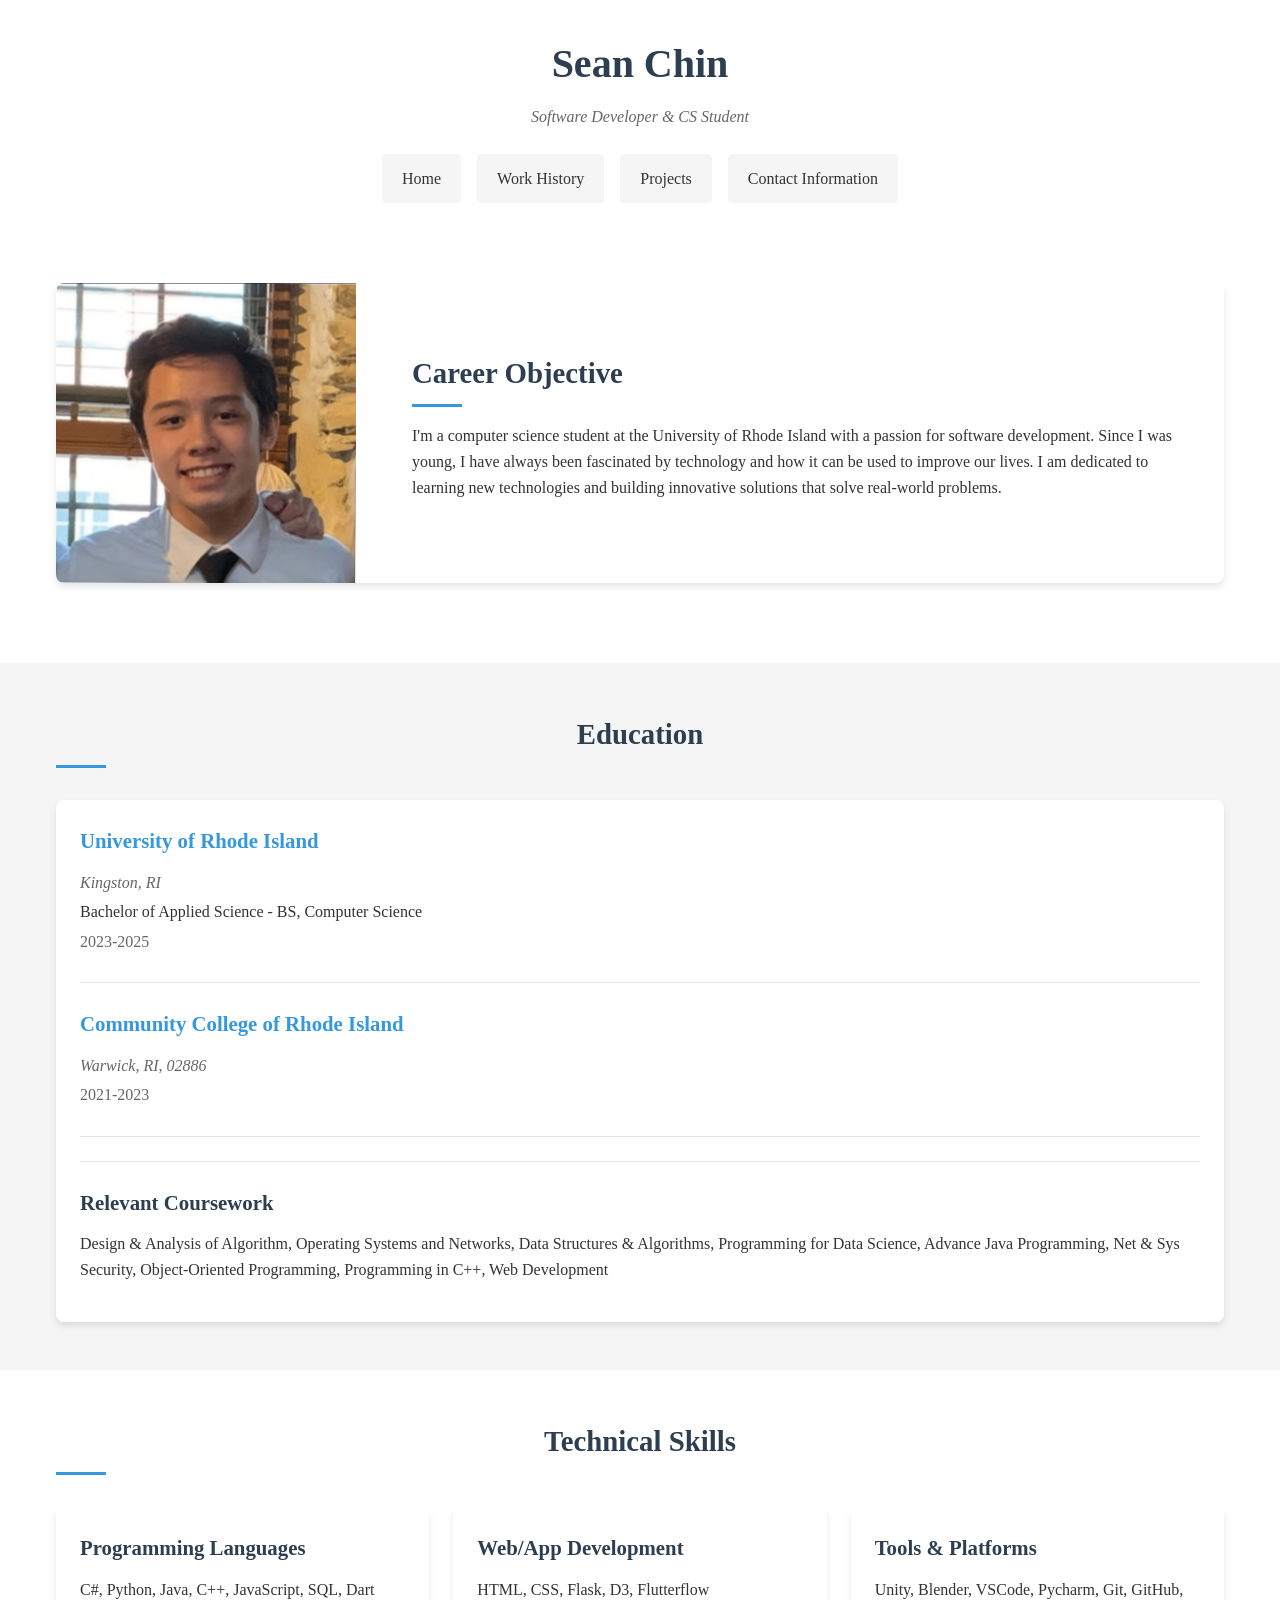
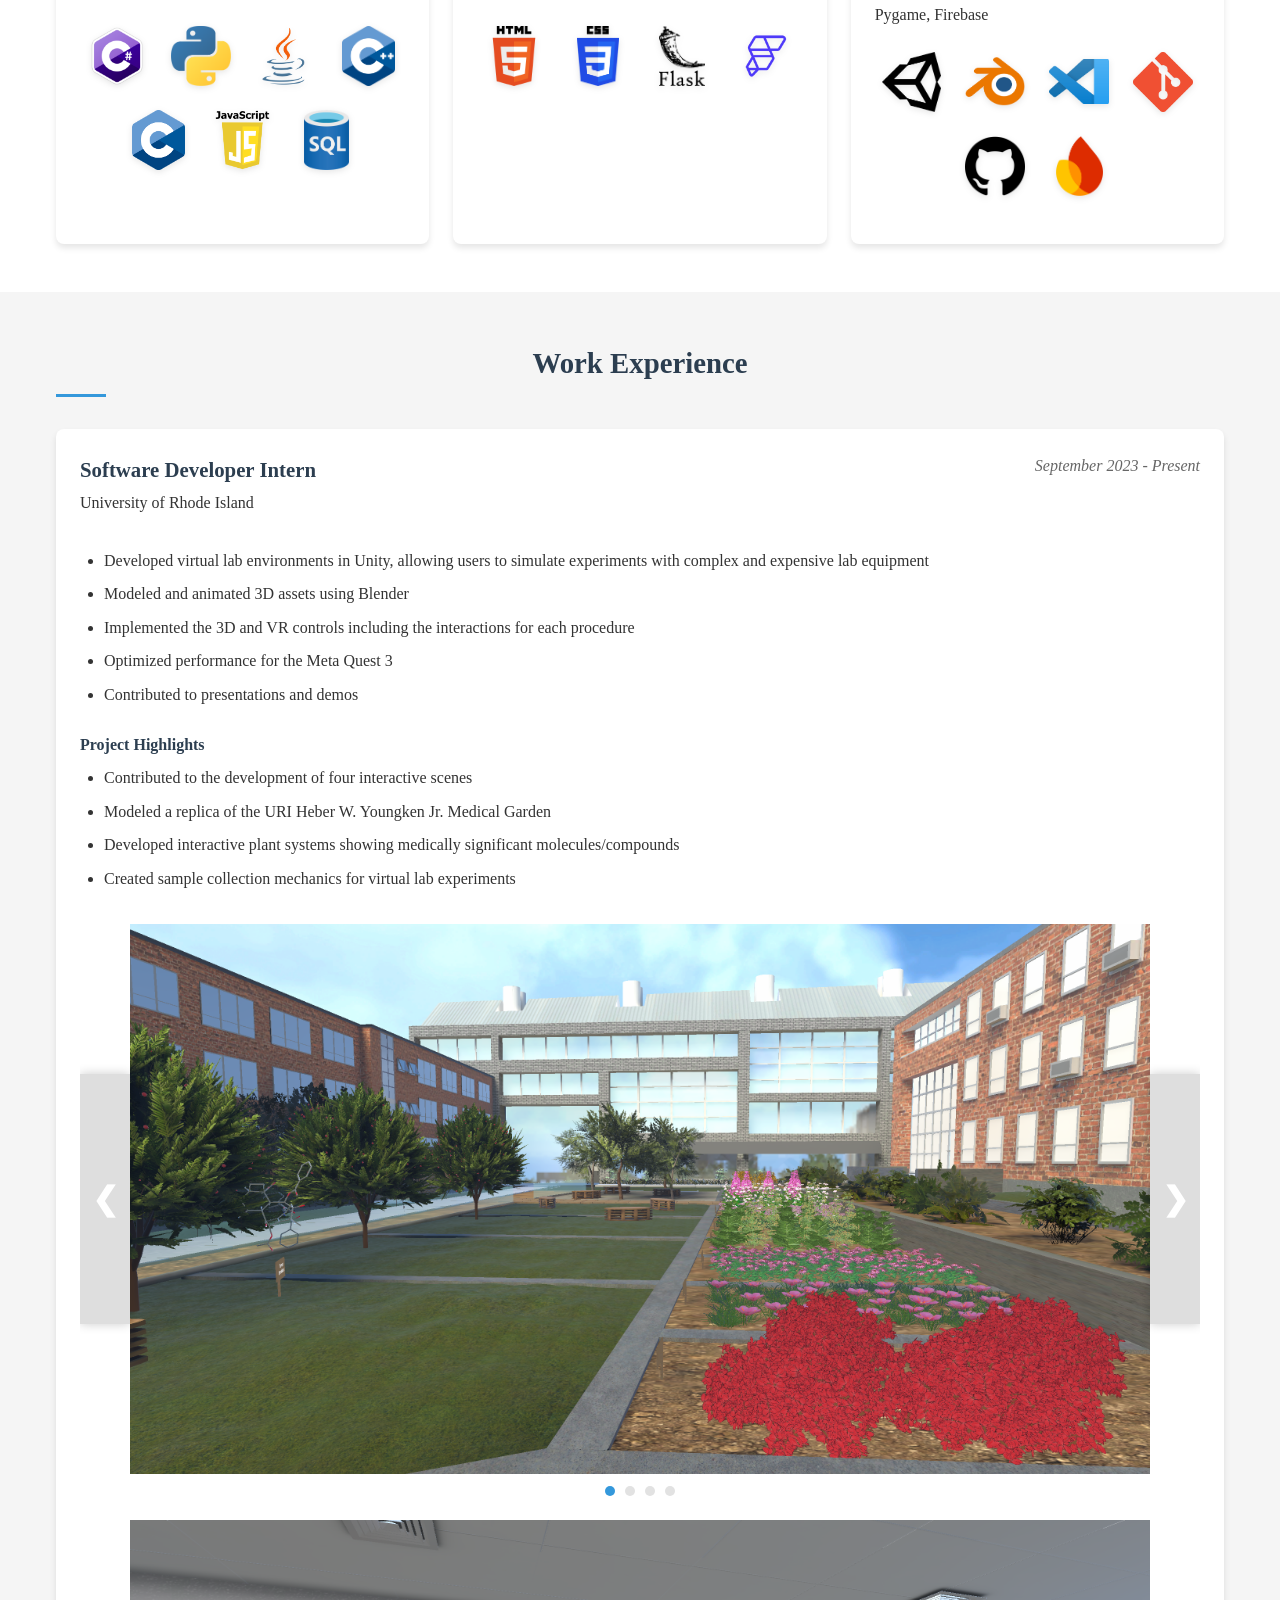
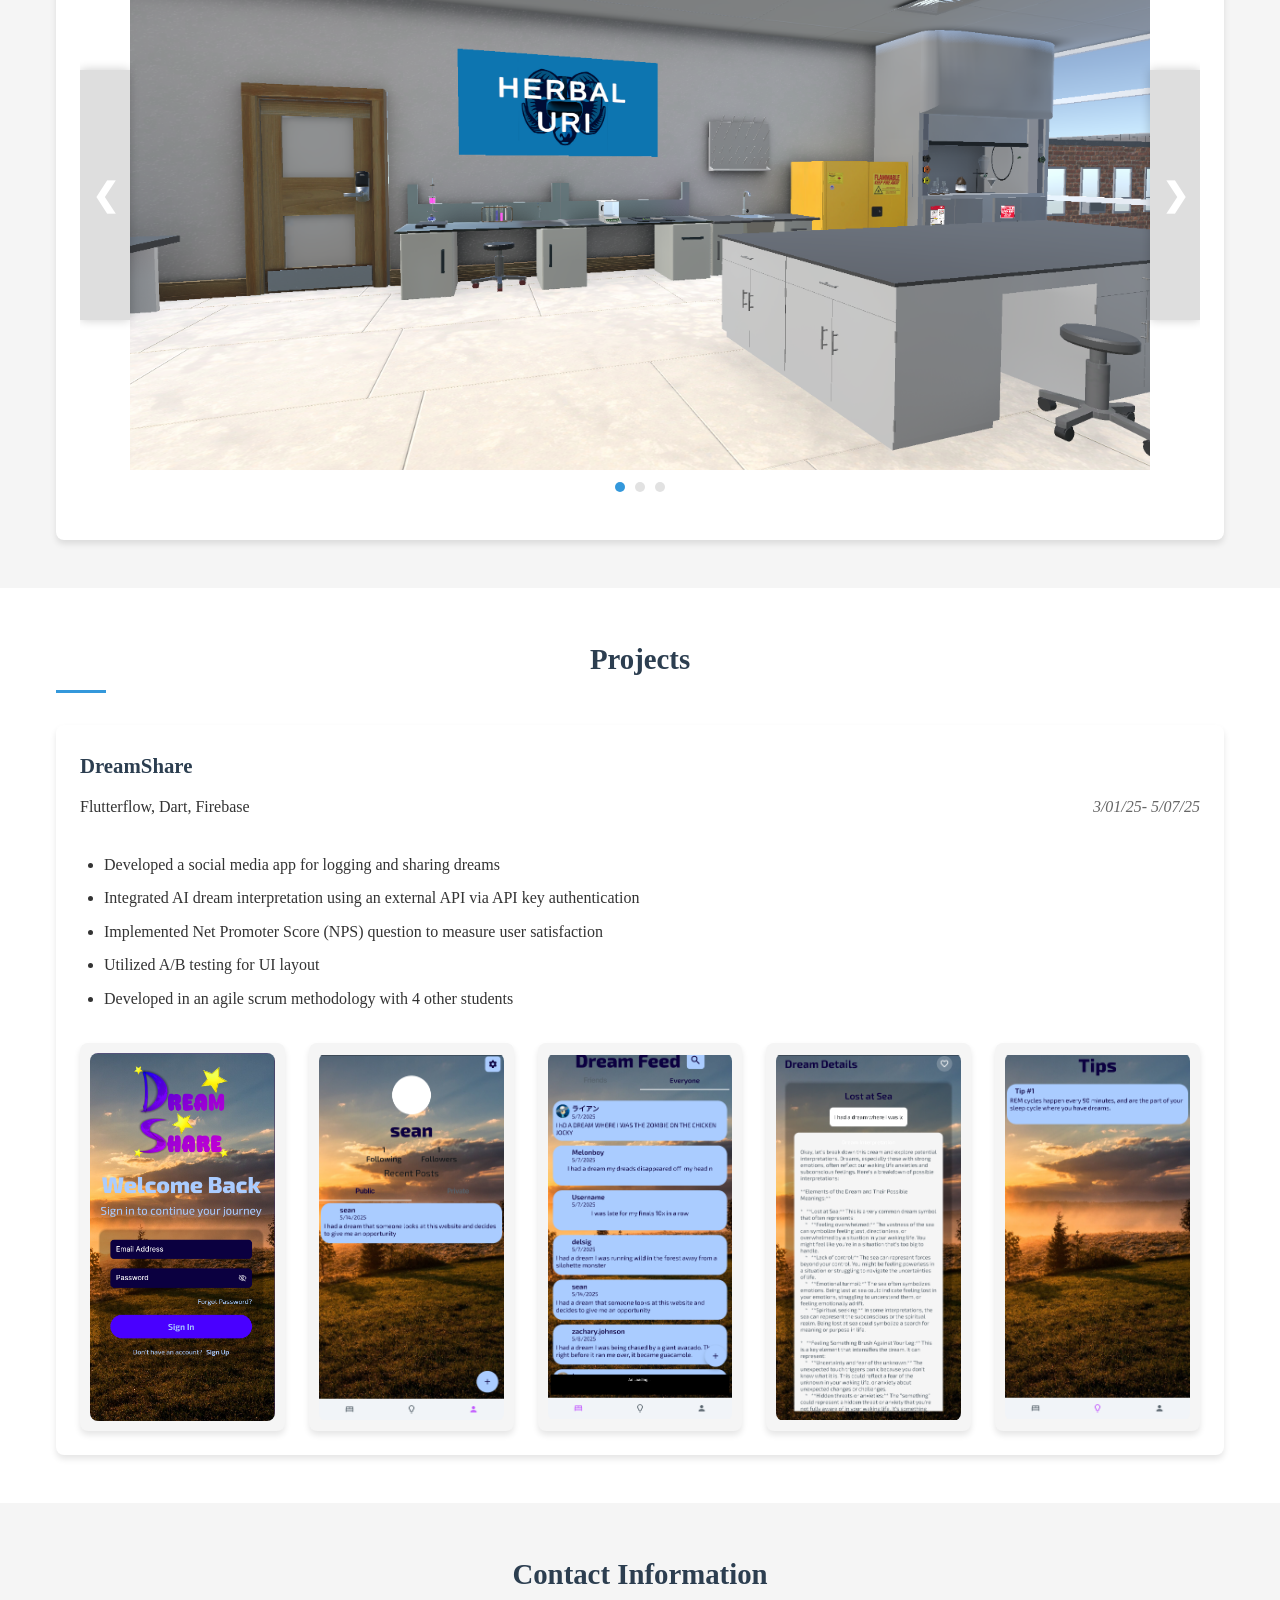
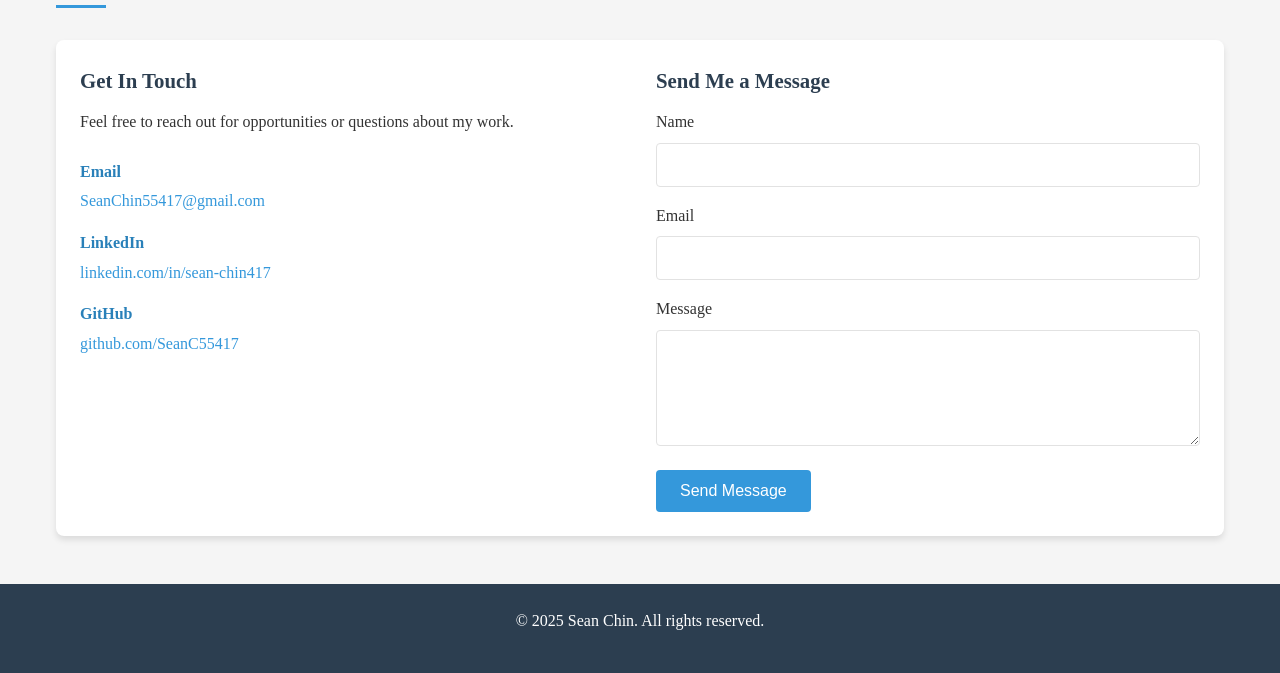
==== index.html @ 8969fa87 "Rename Index.html to index.html" ====
<!DOCTYPE html>
<html lang="en">
<head>
    <meta charset="UTF-8">
    <meta name="viewport" content="width=device-width, initial-scale=1.0">
    <title>Sean Chin - Software Developer</title>
    <link rel="stylesheet" href="./style/Home.css" />
    <script src="PortfolioActions.js"></script>
</head>
<body>
    <!-- Header Section -->
    <header>
        <div class="header-content">
            <h1>Sean Chin</h1>
            <p class="tagline">Software Developer & CS Student</p>
            <nav class="Nav">
                <a href="#about" class="NavButton active">Home</a>
                <a href="#experience" class="NavButton">Work History</a>
                <a href="#projects" class="NavButton">Projects</a>
                <a href="#contact" class="NavButton">Contact Information</a>
            </nav>
        </div>
    </header>

    <!-- About Section -->
    <section class="section" id="about">
        <div class="container">
            <div class="profile-card">
                <div class="profile-image">
                    <!-- Replace with your profile photo -->
                    <img src="./Images/me.png" alt="Sean Chin">
                </div>
                <div class="profile-info">
                    <h2>Career Objective</h2>
                    <p>
                        I'm a computer science student at the University of Rhode Island with a passion for software development.
                        Since I was young, I have always been fascinated by technology and how it can be used to improve our lives.
                        I am dedicated to learning new technologies and building innovative solutions that solve real-world problems.
                    </p>
                </div>
            </div>
        </div>
    </section>

    <!-- Education Section -->
    <section class="section" id="education">
        <div class="container">
            <div class="section-header">
                <h2>Education</h2>
            </div>
            <div class="education-card">
                <div class="education-item">
                    <div class="education-details">
                        <h3><a href="https://www.uri.edu/" class="link">University of Rhode Island</a></h3>
                        <p class="location">Kingston, RI</p>
                        <p class="degree">Bachelor of Applied Science - BS, Computer Science</p>
                        <p class="year">2023-2025</p>
                    </div>
                </div>
                <div class="education-item">
                    <div class="education-details">
                        <h3><a href="https://www.ccri.edu/" class="link">Community College of Rhode Island</a></h3>
                        <p class="location">Warwick, RI, 02886</p>
                        <p class="year">2021-2023</p>
                    </div>
                </div>
                <div class="coursework">
                    <h3>Relevant Coursework</h3>
                    <p>Design & Analysis of Algorithm, Operating Systems and Networks, Data Structures & Algorithms, Programming for Data Science, Advance Java Programming, Net & Sys Security, Object-Oriented Programming, Programming in C++, Web Development</p>
                </div>
            </div>
        </div>
    </section>

    <!-- Skills Section -->
    <section class="section" id="skills">
        <div class="container">
            <div class="section-header">
                <h2>Technical Skills</h2>
            </div>
            
            <div class="skills-container">
                <div class="skill-category">
                    <h3>Programming Languages</h3>
                    <p>C#, Python, Java, C++, JavaScript, SQL, Dart</p>
                    <div class="Logo">
                        <img src="./Images/c-logo-icon-28402.png" alt="C# Logo">
                        <img src="./Images/python-5-logo-png-transparent.png" alt="Python Logo">
                        <img src="./Images/Java.png" alt="Java Logo">
                        <img src="./Images/C++_logo.png" alt="C++ Logo">
                        <img src="./Images/CLogo.png" alt="Dart Logo">
                        <img src="./Images/JavaScriptLogo.png" alt="JavaScript Logo">
                        <img src="./Images/SQL_LOGO.png" alt="SQL Logo">
                        
                    </div>
                </div>
                
                <div class="skill-category">
                    <h3>Web/App Development</h3>
                    <p>HTML, CSS, Flask, D3, Flutterflow</p>
                    <div class="Logo">
                        <img src="./Images/HtmlLogo.png" alt="C# Logo">
                        <img src="./Images/CSSLogo.png" alt="Python Logo">
                        <img src="./Images/flaskLogo.png" alt="Java Logo">
                        <img src="./Images/flutterflow-logo.png" alt="C++ Logo">
                    </div>
                </div>
                
                <div class="skill-category">
                    <h3>Tools & Platforms</h3>
                    <p>Unity, Blender, VSCode, Pycharm, Git, GitHub, Pygame, Firebase</p>
                    <div class="ToolsLogo">
                        <img src="./Images/unity-logo-black-and-white.png" alt="Unity Logo">
                        <img src="./Images/Blender_logo_no_text.png" alt="Blender Logo">
                        <img src="./Images/VScodeLogo.png" alt="VSCode Logo">
                        <img src="./Images/Git-Icon-1788C.png" alt="Git Logo">
                        <img src="./Images/github.png" alt="Github Logo">
                        <img src="./Images/Firebase.png" alt="Firebase Logo">
                    </div>
                </div>
            </div>
        </div>
    </section>

    <!-- Experience Section -->
    <section class="section" id="experience">
        <div class="container">
            <div class="section-header">
                <h2>Work Experience</h2>
            </div>
            
            <div class="experience-card">
                <div class="job-header">
                    <div class="job-title">
                        <h3>Software Developer Intern</h3>
                        <p>University of Rhode Island</p>
                    </div>
                    <div class="job-date">September 2023 - Present</div>
                </div>
                
                <div class="job-description">
                    <ul>
                        <li>Developed virtual lab environments in Unity, allowing users to simulate experiments with
                        complex and expensive lab equipment</li>
                        <li>Modeled and animated 3D assets using Blender</li>
                        <li>Implemented the 3D and VR controls including the interactions for each procedure</li>
                        <li>Optimized performance for the Meta Quest 3</li>
                        <li>Contributed to presentations and demos</li>
                    </ul>
                </div>
                
                <div class="project-highlights">
                    <h4>Project Highlights</h4>
                    <ul>
                        <li>Contributed to the development of four interactive scenes</li>
                        <li>Modeled a replica of the URI Heber W. Youngken Jr. Medical Garden</li>
                        <li>Developed interactive plant systems showing medically significant molecules/compounds</li>
                        <li>Created sample collection mechanics for virtual lab experiments</li>
                    </ul>
                </div>
                
                <div class="work-gallery">
                    <div id="slider2" class="slider-container">
                        <button class="slider-btn prev-btn" aria-label="Previous image">&#10094;</button>
                        <div class="slider-images">
                            <img class="slide-img active" src="Images/Garden.png" alt="Virtual Medical Garden">
                            <img class="slide-img" src="Images/Information.png" alt="Plant Information Screen">
                            <img class="slide-img" src="Images/GardenTaxol.png" alt="Garden Taxol Visualization">
                            <img class="slide-img" src="Images/Molecules.png" alt="Molecule Model Visualization">
                        </div>
                        <button class="slider-btn next-btn" aria-label="Next image">&#10095;</button>
                    </div>
                    
                    <div class="slider-dots" data-slider="slider2">
                        <span class="dot active" data-index="0"></span>
                        <span class="dot" data-index="1"></span>
                        <span class="dot" data-index="2"></span>
                        <span class="dot" data-index="3"></span>
                    </div>

                    <div id="slider1" class="slider-container">
                        <button class="slider-btn prev-btn" aria-label="Previous image">&#10094;</button>
                        <div class="slider-images">
                            <img class="slide-img active" src="Images/Extraction.png" alt="Extraction Lab">
                            <img class="slide-img" src="Images/Extraction2.png" alt="Lab Environment">
                            <img class="slide-img" src="Images/Extraction3.png" alt="Extraction Question Screen">
                        </div>
                        <button class="slider-btn next-btn" aria-label="Next image">&#10095;</button>
                    </div>
                    
                    <div class="slider-dots" data-slider="slider1">
                        <span class="dot active" data-index="0"></span>
                        <span class="dot" data-index="1"></span>
                        <span class="dot" data-index="2"></span>
                    </div>
                </div>
            </div>
        </div>
    </section>
    
    <!-- Contact Section -->
    <section class="section" id="projects">
        <div class="container">
            <div class="section-header">
                <h2>Projects</h2>
            </div>
            
            <div class="projects-container">
                <!-- DreamShare Project Card -->
                <div class="project-card">
                    <h3>DreamShare</h3>
                    <div class="job-header">
                        <div class="job-title">
                            <p>Flutterflow, Dart, Firebase</p>
                        </div>
                        <div class="job-date">3/01/25- 5/07/25</div>
                    </div>
                    
                    <div class="job-description">
                        <ul>
                            <li>Developed a social media app for logging and sharing dreams</li>
                            <li>Integrated AI dream interpretation using an external API via API key authentication</li>
                            <li>Implemented Net Promoter Score (NPS) question to measure user satisfaction</li>
                            <li>Utilized A/B testing for UI layout</li>
                            <li>Developed in an agile scrum methodology with 4 other students</li>
                        </ul>
                    </div>
                    
                    <div class="app-screenshot-gallery">
                        <div class="screenshot">
                            <img src="Images/Dream.png" alt="DreamShare Home">
                        </div>
                        <div class="screenshot">
                            <img src="Images/DreamProfile.png" alt="DreamShare Profile">
                        </div>
                        <div class="screenshot">
                            <img src="Images/DreamFeed.png" alt="DreamShare Feed">
                        </div>
                        <div class="screenshot">
                            <img src="Images/DreamAI.png" alt="DreamShare AI">
                        </div>
                        <div class="screenshot">
                            <img src="Images/DreamTips.png" alt="DreamShare Tips">
                        </div>
                    </div>
                </div>
            </div>
        </div>
    </section>

    <!-- Contact Section -->
    <section class="section" id="contact">
        <div class="container">
            <div class="section-header">
                <h2>Contact Information</h2>
            </div>
            
            <div class="contact-card">
                <div class="contact-info">
                    <h3>Get In Touch</h3>
                    <p>Feel free to reach out for opportunities or questions about my work.</p>
                    
                    <div class="contact-methods">
                        <div class="contact-method">
                            <h4>Email</h4>
                            <p><a href="mailto:SeanChin55417@gmail.com">SeanChin55417@gmail.com</a></p>
                        </div>
                        
                        <div class="contact-method">
                            <h4>LinkedIn</h4>
                            <p><a href="https://linkedin.com/in/sean-chin417" target="_blank">linkedin.com/in/sean-chin417</a></p>
                        </div>
                        
                        <div class="contact-method">
                            <h4>GitHub</h4>
                            <p><a href="https://github.com/SeanC55417" target="_blank">github.com/SeanC55417</a></p>
                        </div>
                    </div>
                </div>
                
                <div class="contact-form-container">
                    <h3>Send Me a Message</h3>
                    <form id="contact-form" method="POST" action="https://formsubmit.co/SeanChin55417@gmail.com">
                        <div class="form-group">
                            <label for="name">Name</label>
                            <input type="text" id="name" name="name" required>
                        </div>
                        
                        <div class="form-group">
                            <label for="email">Email</label>
                            <input type="email" id="email" name="email" required>
                        </div>
                        
                        <div class="form-group">
                            <label for="message">Message</label>
                            <textarea id="message" name="message" rows="5" required></textarea>
                        </div>
                        
                        <div id="form-status"></div>
                        
                        <button type="submit" id="submit-btn" class="submit-btn">Send Message</button>
                    </form>
                </div>
            </div>
        </div>
    </section>

    <!-- Footer -->
    <footer>
        <p>&copy; 2025 Sean Chin. All rights reserved.</p>
    </footer>
</body>
</html>
---- style/Home.css ----
/* Modern Portfolio Styles */
* {
    margin: 0;
    padding: 0;
    box-sizing: border-box;
}

:root {
    --primary-color: #3498db;
    --primary-dark: #2980b9;
    --secondary-color: #e0e0e0;
    --text-color: #333;
    --light-gray: #f5f5f5;
    --medium-gray: #e2e2e2;
    --dark-gray: #666;
    --shadow: 0 4px 6px rgba(0, 0, 0, 0.1);
    --transition: all 1s ease;
}

html, body {
    min-height: 100vh;
    font-family: 'Georgia', serif;
    background-color: var(--light-gray);
    color: var(--text-color);
    line-height: 1.6;
}

body {
    display: flex;
    flex-direction: column;
    overflow-x: hidden;
}

/* Typography */
h1, h2, h3, h4 {
    color: #2c3e50;
    margin-bottom: 0.5rem;
}

h1 {
    font-size: 2.5rem;
    font-weight: 700;
}

h2 {
    font-size: 1.8rem;
    margin-bottom: 1rem;
    position: relative;
}

h2::after {
    content: '';
    display: block;
    width: 50px;
    height: 3px;
    background-color: var(--primary-color);
    margin-top: 8px;
}

h3 {
    font-size: 1.3rem;
    margin-bottom: 0.75rem;
}

p {
    margin-bottom: 1rem;
}

/* Header & Navigation */
header {
    background-color: white;
    padding: 2rem 0;
    box-shadow: var(--shadow);
    text-align: center;
}

.header-content {
    max-width: 1200px;
    margin: 0 auto;
    padding: 0 1rem;
}

.tagline {
    font-style: italic;
    color: var(--dark-gray);
    margin-bottom: 1.5rem;
}

.Nav {
    display: flex;
    justify-content: center;
    gap: 1rem;
    flex-wrap: wrap;
    margin-top: 1rem;
}

.NavButton {
    padding: 0.75rem 1.25rem;
    background-color: var(--light-gray);
    color: var(--text-color);
    border: none;
    border-radius: 4px;
    cursor: pointer;
    font-size: 1rem;
    transition: var(--transition);
    font-weight: 500;
    text-decoration: none;
    display: inline-block;
}

.NavButton:hover, .NavButton.active {
    background-color: var(--primary-color);
    color: white;
    transform: translateY(-2px);
    text-decoration: none;
}

/* Section Layouts */
.section {
    padding: 3rem 0;
}

.section:nth-child(even) {
    background-color: white;
}

.container {
    max-width: 1200px;
    margin: 0 auto;
    padding: 0 1rem;
}

.section-header {
    text-align: center;
    margin-bottom: 2rem;
}

/* Profile/About Section */
.profile-card {
    display: flex;
    align-items: center;
    gap: 2rem;
    background-color: white;
    border-radius: 8px;
    overflow: hidden;
    box-shadow: var(--shadow);
    margin-bottom: 2rem;
}

.profile-image {
    flex: 0 0 300px;
    height: 300px;
    overflow: hidden;
}

.profile-image img {
    width: 100%;
    height: 100%;
    object-fit: cover;
}

.profile-info {
    flex: 1;
    padding: 1.5rem;
}

/* Education Section */
.education-card {
    background-color: white;
    border-radius: 8px;
    overflow: hidden;
    box-shadow: var(--shadow);
    padding: 1.5rem;
}

.education-item {
    padding-bottom: 1.5rem;
    margin-bottom: 1.5rem;
    border-bottom: 1px solid var(--medium-gray);
}

.education-item:last-child {
    border-bottom: none;
}

.location, .degree, .year {
    margin-bottom: 0.25rem;
}

.location {
    font-style: italic;
    color: var(--dark-gray);
}

.year {
    color: var(--dark-gray);
    font-weight: 500;
}

.coursework {
    margin-top: 1.5rem;
    padding-top: 1.5rem;
    border-top: 1px solid var(--medium-gray);
}

/* Skills Section */
.skills-container {
    display: grid;
    grid-template-columns: repeat(auto-fit, minmax(300px, 1fr));
    gap: 1.5rem;
}

.skill-category {
    background-color: white;
    border-radius: 8px;
    padding: 1.5rem;
    box-shadow: var(--shadow);
}

/* Logo Styles */
.Logo, .ToolsLogo {
    display: flex;
    flex-wrap: wrap;
    justify-content: center;
    gap: 1.5rem;
    margin: 1.5rem 0;
}

.Logo img, .ToolsLogo img {
    width: 60px;
    height: 60px;
    object-fit: contain;
    transition: transform 0.4s ease;
    filter: drop-shadow(0 2px 3px rgba(0, 0, 0, 0.1));
}

.Logo img:hover, .ToolsLogo img:hover {
    transform: scale(1.15);
}

/* Experience Section */
.experience-card {
    background-color: white;
    border-radius: 8px;
    overflow: hidden;
    box-shadow: var(--shadow);
    padding: 1.5rem;
}

.job-header {
    display: flex;
    justify-content: space-between;
    align-items: flex-start;
    margin-bottom: 1rem;
    flex-wrap: wrap;
}

.job-title {
    flex: 1;
}

.job-title h3 {
    margin-bottom: 0.25rem;
}

.job-date {
    color: var(--dark-gray);
    font-style: italic;
    text-align: right;
}

.job-description, .project-highlights {
    margin-bottom: 1.5rem;
}

ul {
    list-style-position: outside;
    padding-left: 1.5rem;
}

li {
    margin-bottom: 0.5rem;
}

/* Work Gallery/Portfolio */
.work-gallery {
    margin-top: 2rem;
}

/* Slider Styles */
.slider-container {
    position: relative;
    display: flex;
    align-items: center;
    justify-content: space-between;
    width: 100%;
    margin-bottom: 0.5rem;
    border-radius: 8px;
    overflow: hidden;
}

.slider-images {
    position: relative;
    flex: 1;
    height: 550px;
    overflow: hidden;
}

.slide-img {
    position: absolute;
    width: 100%;
    height: 100%;
    object-fit: cover;
    opacity: 0;
    transition: opacity 0.5s ease-in-out;
}

.slide-img.active {
    opacity: 1;
}

.slider-btn {
    height: 250px;
    width: 50px;
    background-color: rgba(214, 214, 214, 0.803);
    color: white;
    border: none;
    display: flex;
    align-items: center;
    justify-content: center;
    cursor: pointer;
    font-size: 2rem;
    font-weight: bold;
    transition: all 0.3s ease;
    z-index: 1;
    box-shadow: 0 0 10px rgba(0, 0, 0, 0.2);
}

.slider-btn:hover {
    background-color: rgba(52, 152, 219, 0.9);
}

.slider-dots {
    display: flex;
    justify-content: center;
    margin: 0.75rem 0 1.5rem 0;
}

.dot {
    height: 10px;
    width: 10px;
    background-color: var(--medium-gray);
    border-radius: 50%;
    display: inline-block;
    margin: 0 5px;
    cursor: pointer;
    transition: background-color 0.3s;
}

.dot.active {
    background-color: var(--primary-color);
}

/* Projects Section */
.projects-container {
    display: grid;
    grid-template-columns: repeat(auto-fit, minmax(300px, 1fr));
    gap: 1.5rem;
}

.project-card {
    background-color: white;
    border-radius: 8px;
    padding: 1.5rem;
    box-shadow: var(--shadow);
}

/* App Screenshot Gallery */
.app-screenshot-gallery {
    display: grid;
    grid-template-columns: repeat(auto-fill, minmax(200px, 1fr));
    gap: 1.5rem;
    margin-top: 2rem;
}

.screenshot {
    background-color: var(--light-gray);
    border-radius: 8px;
    overflow: hidden;
    box-shadow: var(--shadow);
    padding: 10px;
    display: flex;
    justify-content: center;
    transition: transform 0.3s ease;
}

.screenshot:hover {
    transform: translateY(-5px);
}

.screenshot img {
    width: 100%;
    max-width: 250px;
    height: auto;
    max-height: 450px;
    object-fit: contain;
    border-radius: 8px;
}

/* Contact Section */
.contact-card {
    display: grid;
    grid-template-columns: 1fr 1fr;
    gap: 2rem;
    background-color: white;
    border-radius: 8px;
    padding: 1.5rem;
    box-shadow: var(--shadow);
}

.contact-methods {
    margin-top: 1.5rem;
}

.contact-method {
    margin-bottom: 1rem;
}

.contact-method h4 {
    margin-bottom: 0.25rem;
    color: var(--primary-dark);
}

.form-group {
    margin-bottom: 1rem;
}

.form-group label {
    display: block;
    margin-bottom: 0.5rem;
    font-weight: 500;
}

.form-group input,
.form-group textarea {
    width: 100%;
    padding: 0.75rem;
    border: 1px solid var(--medium-gray);
    border-radius: 4px;
    font-family: inherit;
    font-size: 1rem;
}

.form-group textarea {
    resize: vertical;
    min-height: 100px;
}

.submit-btn {
    background-color: var(--primary-color);
    color: white;
    padding: 0.75rem 1.5rem;
    border: none;
    border-radius: 4px;
    cursor: pointer;
    font-size: 1rem;
    transition: var(--transition);
    font-weight: 500;
}

.submit-btn:hover {
    background-color: var(--primary-dark);
}

.success-message {
    padding: 0.75rem;
    background-color: rgba(46, 204, 113, 0.2);
    color: #27ae60;
    border-radius: 4px;
    margin-bottom: 1rem;
}

.error-message {
    padding: 0.75rem;
    background-color: rgba(231, 76, 60, 0.2);
    color: #c0392b;
    border-radius: 4px;
    margin-bottom: 1rem;
}

/* Footer */
footer {
    background-color: #2c3e50;
    color: white;
    text-align: center;
    padding: 1.5rem 0;
    margin-top: auto;
}

/* Links */
a {
    color: var(--primary-color);
    text-decoration: none;
    transition: var(--transition);
}

a:hover {
    color: var(--primary-dark);
    text-decoration: underline;
}

/* Media queries for responsive design */
@media (max-width: 992px) {
    .profile-card {
        flex-direction: column;
    }
    
    .profile-image {
        flex: 0 0 250px;
        width: 100%;
    }
    
    .job-header {
        flex-direction: column;
    }
    
    .job-date {
        text-align: left;
        margin-bottom: 1rem;
    }
}

@media (max-width: 768px) {
    h1 {
        font-size: 2rem;
    }
    
    h2 {
        font-size: 1.5rem;
    }
    
    .section {
        padding: 2rem 0;
    }
    
    .slider-images {
        height: 575px;
    }
    
    .contact-card {
        grid-template-columns: 1fr;
    }
    
    .app-screenshot-gallery {
        grid-template-columns: repeat(auto-fill, minmax(150px, 1fr));
    }
}

@media (max-width: 576px) {
    .NavButton {
        padding: 0.6rem 1rem;
    }
    
    .slider-images {
        height: 475px;
    }
    
    .slider-btn {
        width: 40px;
    }
    
    .app-screenshot-gallery {
        grid-template-columns: repeat(2, 1fr);
    }
}
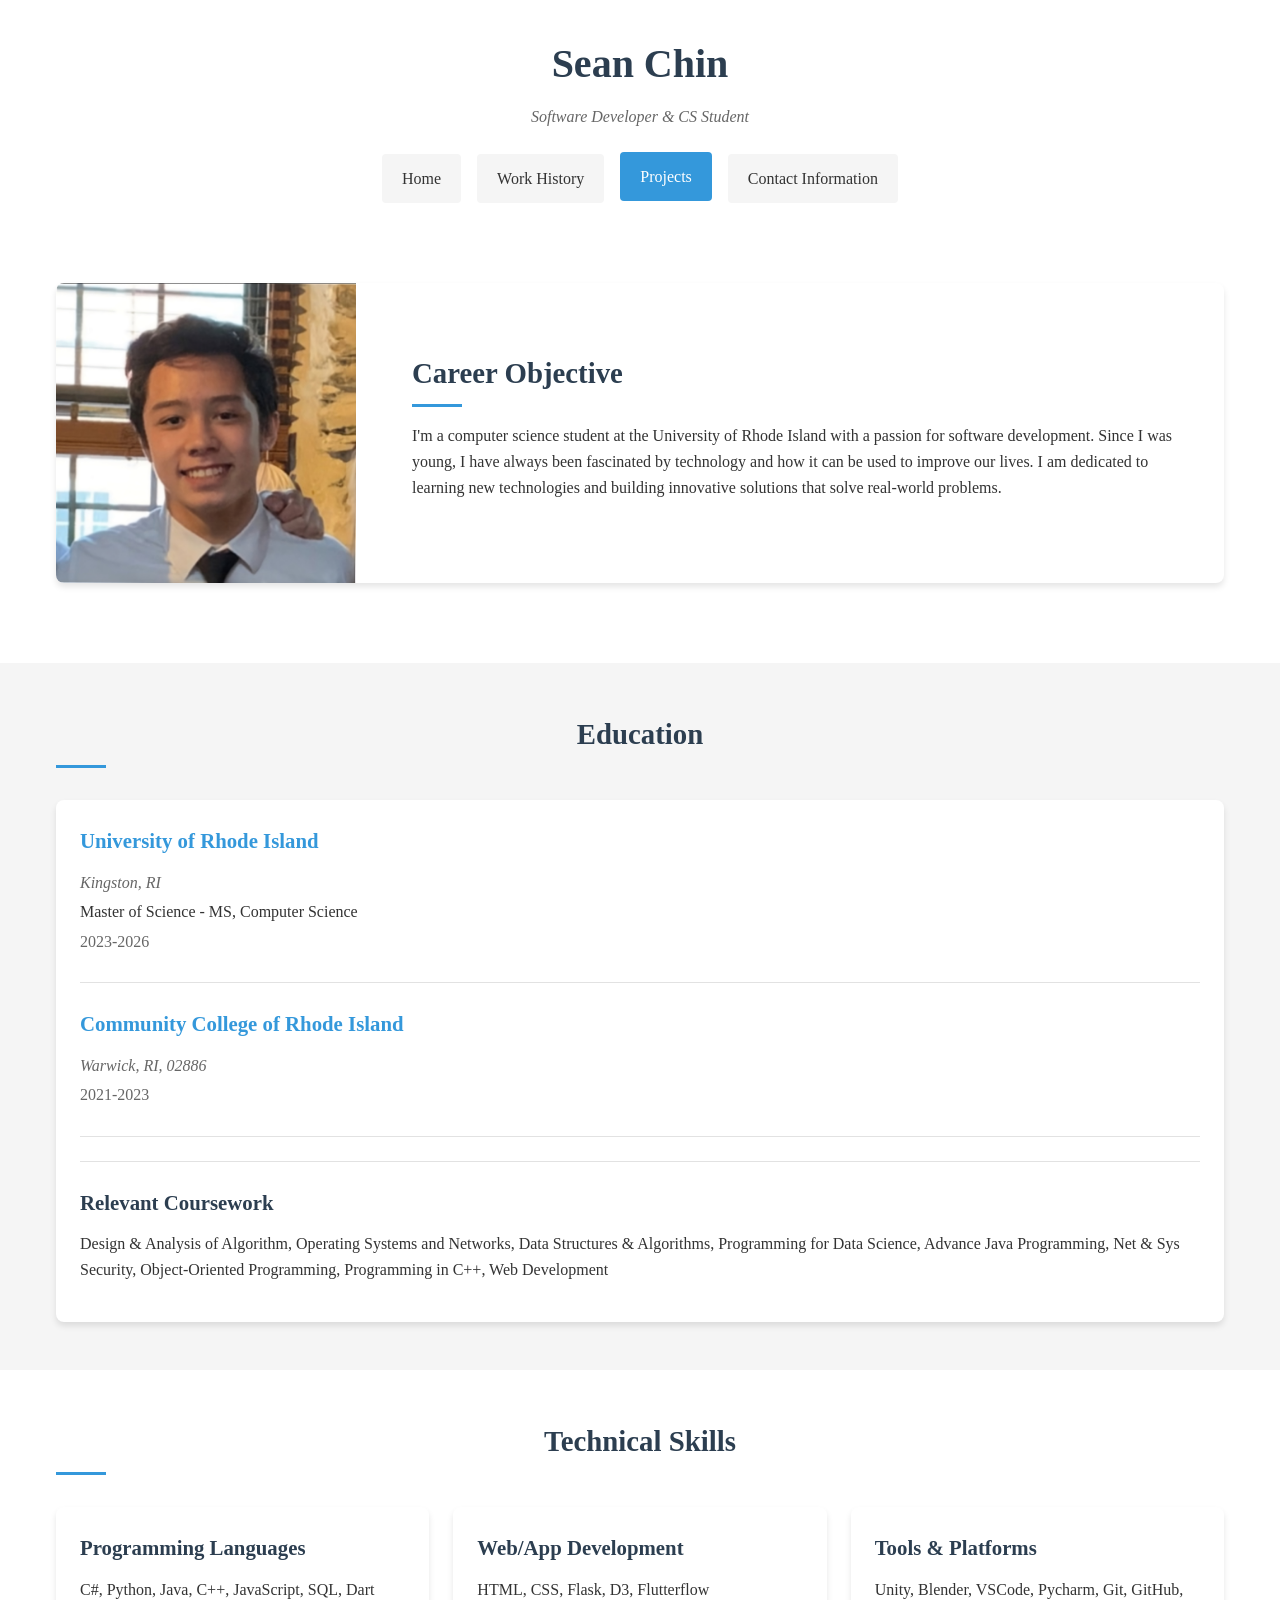
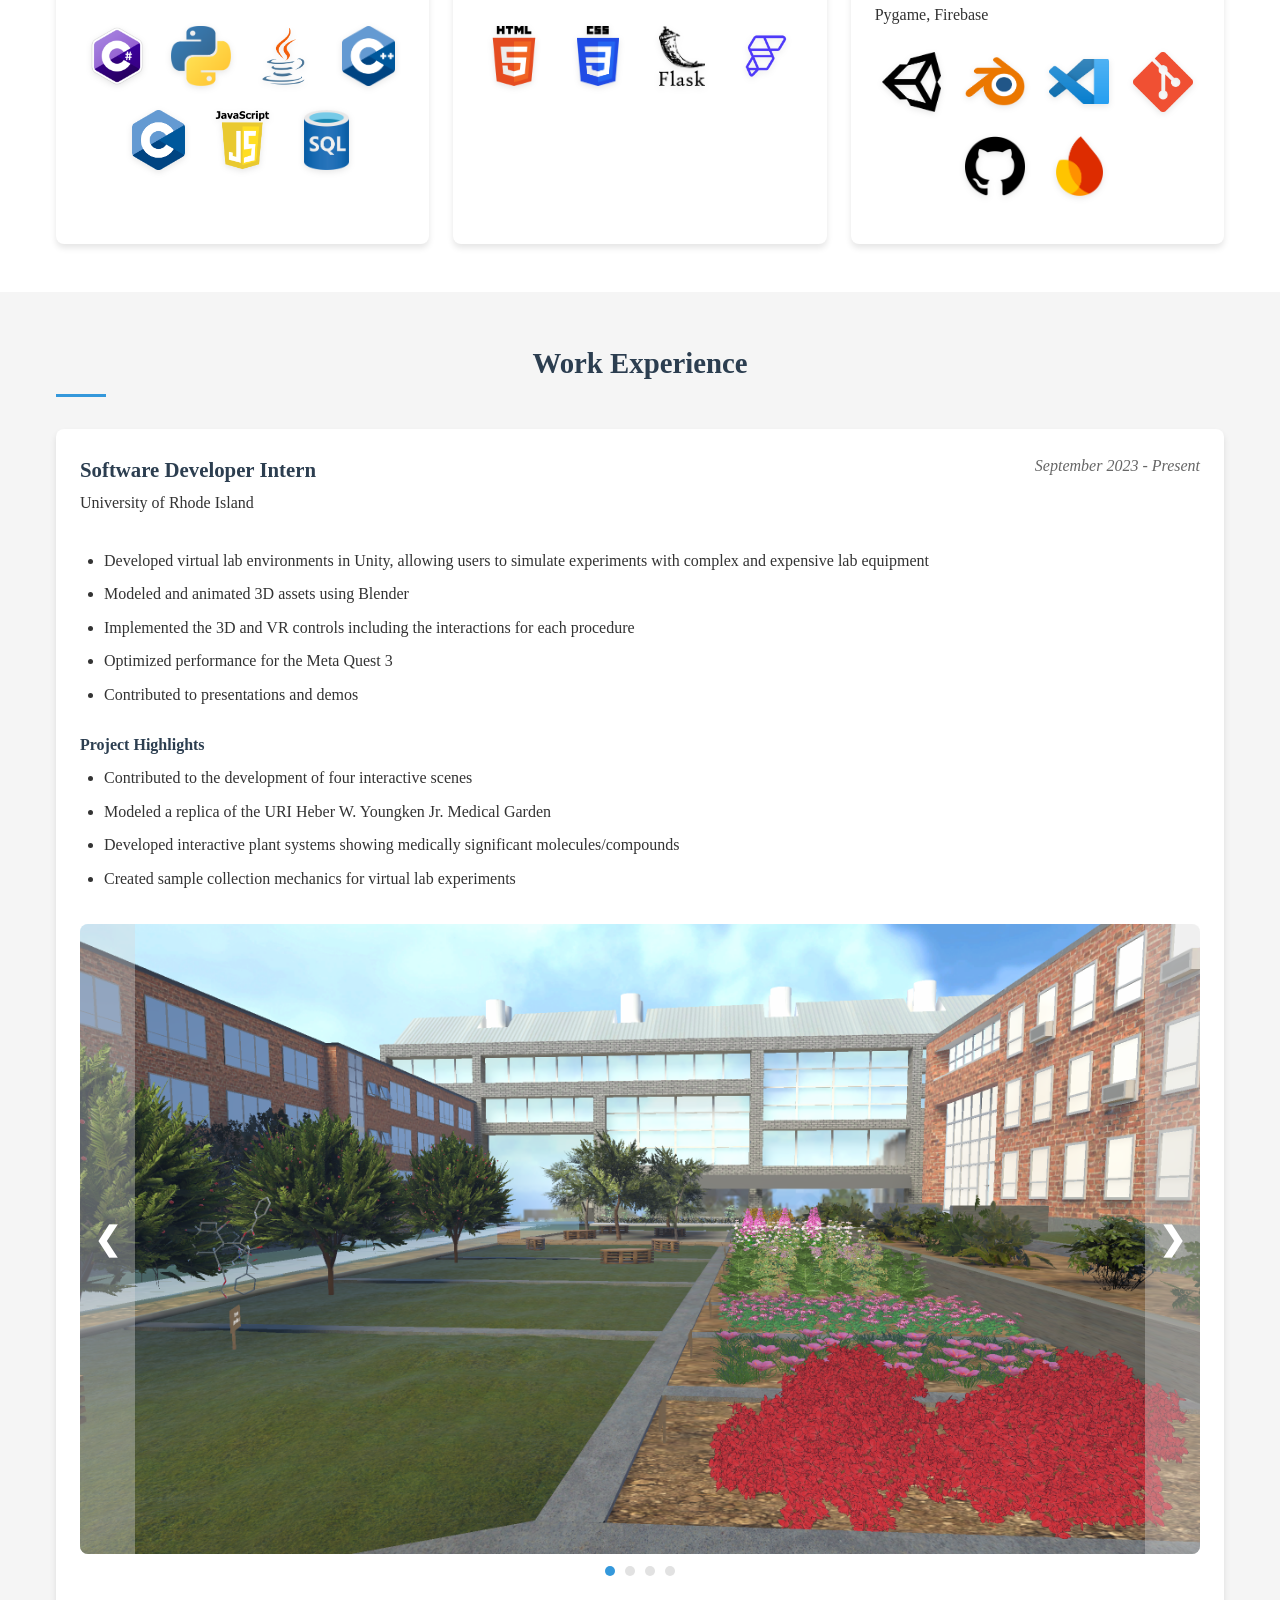
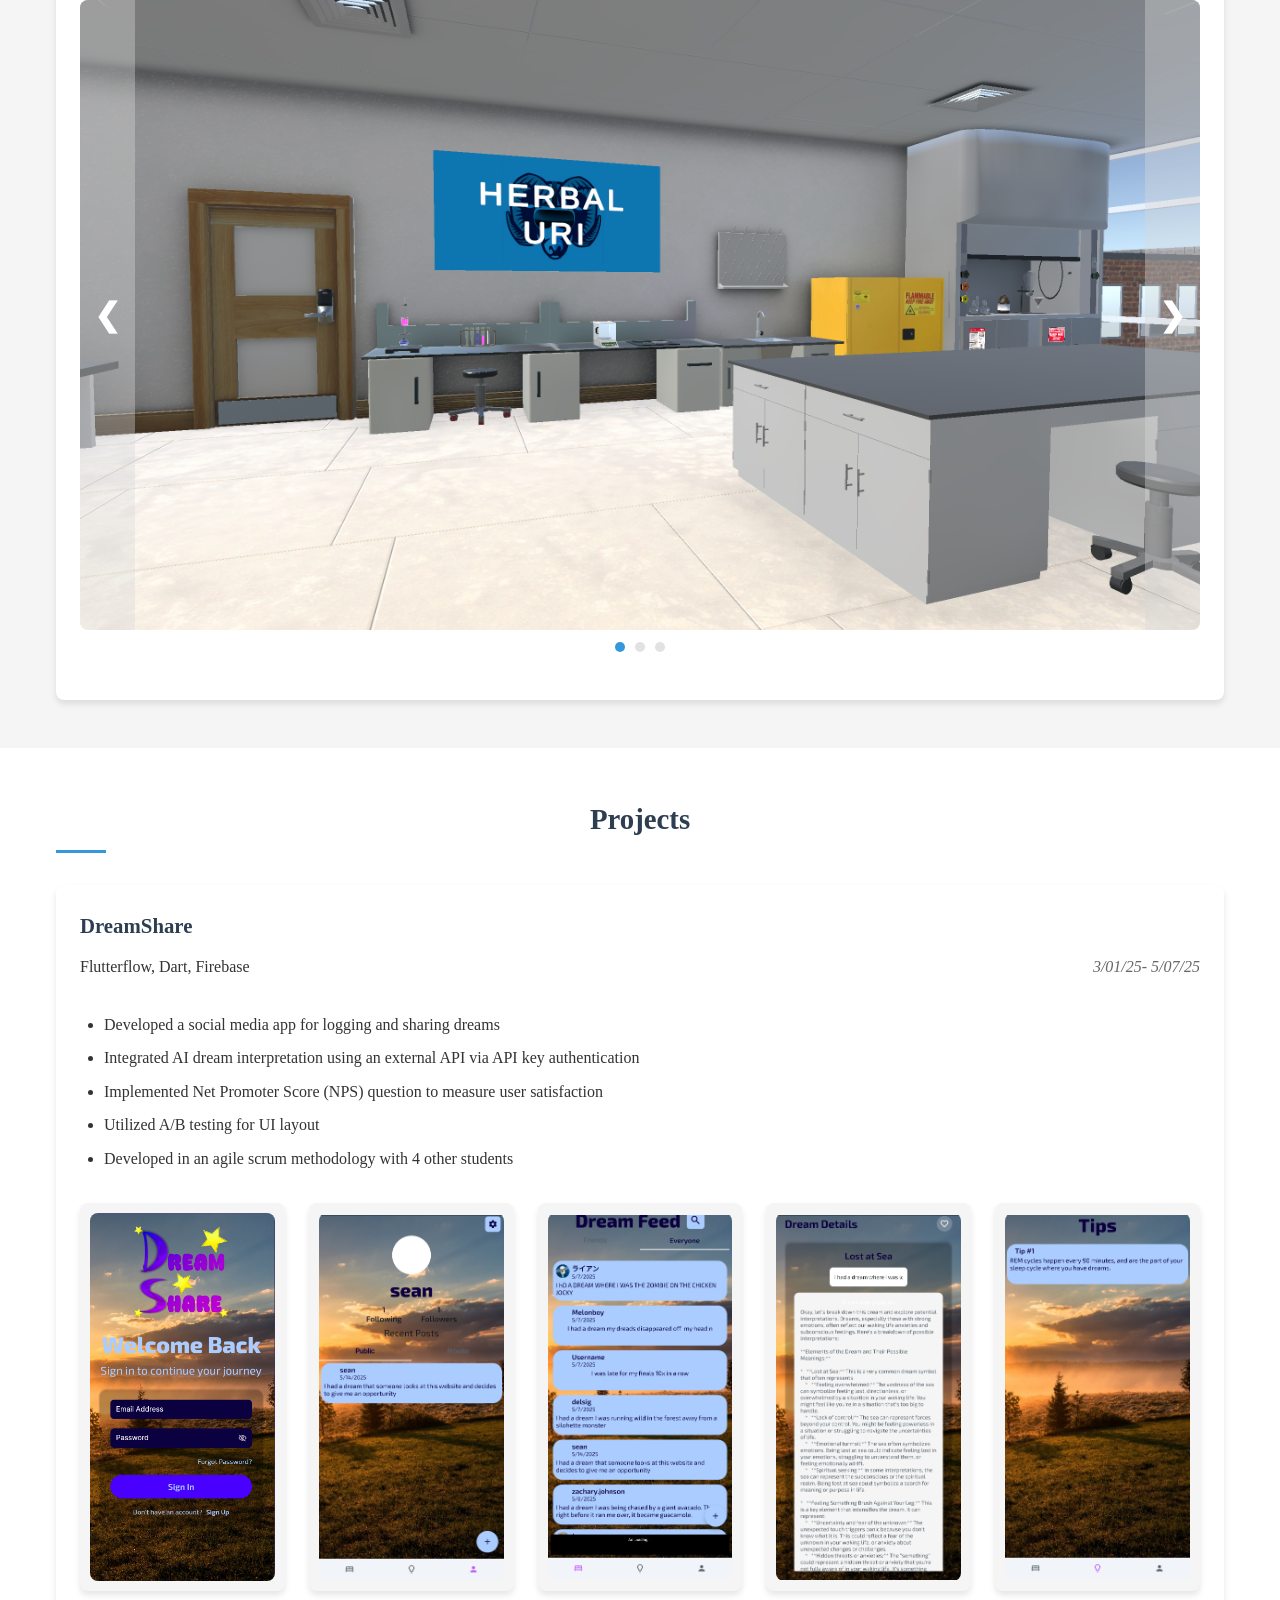
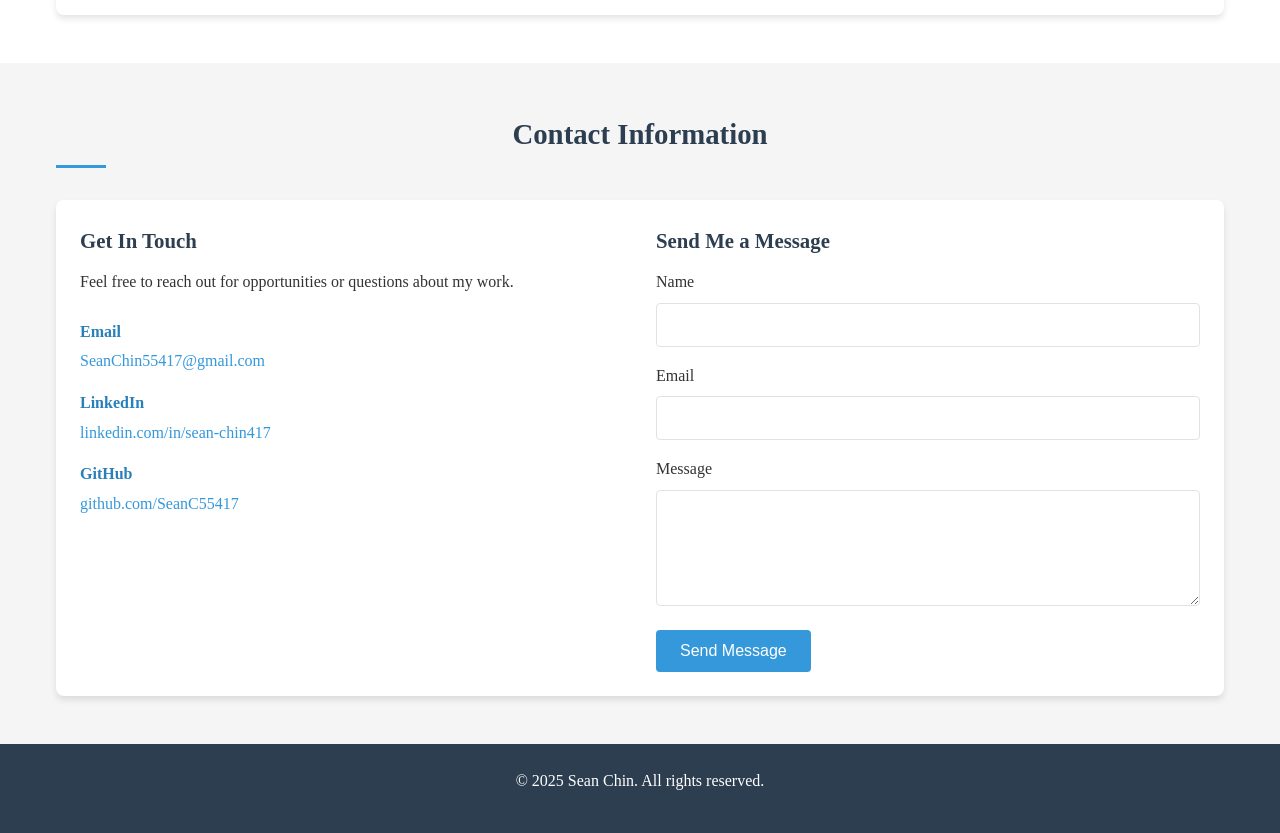
==== commit a4f5668c: "Updated Education Dates" ====
--- a/index.html
+++ b/index.html
@@ -53,8 +53,8 @@
                     <div class="education-details">
                         <h3><a href="https://www.uri.edu/" class="link">University of Rhode Island</a></h3>
                         <p class="location">Kingston, RI</p>
-                        <p class="degree">Bachelor of Applied Science - BS, Computer Science</p>
-                        <p class="year">2023-2025</p>
+                        <p class="degree">Master of Science - MS, Computer Science</p>
+                        <p class="year">2023-2026</p>
                     </div>
                 </div>
                 <div class="education-item">
--- a/style/Home.css
+++ b/style/Home.css
@@ -282,58 +282,8 @@
     margin-bottom: 0.5rem;
 }
 
-/* Work Gallery/Portfolio */
-.work-gallery {
-    margin-top: 2rem;
-}
-
-/* Slider Styles */
-.slider-container {
-    position: relative;
-    display: flex;
-    align-items: center;
-    justify-content: space-between;
-    width: 100%;
-    margin-bottom: 0.5rem;
-    border-radius: 8px;
-    overflow: hidden;
-}
-
-.slider-images {
-    position: relative;
-    flex: 1;
-    height: 550px;
-    overflow: hidden;
-}
-
-.slide-img {
-    position: absolute;
-    width: 100%;
-    height: 100%;
-    object-fit: cover;
-    opacity: 0;
-    transition: opacity 0.5s ease-in-out;
-}
-
 .slide-img.active {
     opacity: 1;
-}
-
-.slider-btn {
-    height: 250px;
-    width: 50px;
-    background-color: rgba(214, 214, 214, 0.803);
-    color: white;
-    border: none;
-    display: flex;
-    align-items: center;
-    justify-content: center;
-    cursor: pointer;
-    font-size: 2rem;
-    font-weight: bold;
-    transition: all 0.3s ease;
-    z-index: 1;
-    box-shadow: 0 0 10px rgba(0, 0, 0, 0.2);
 }
 
 .slider-btn:hover {
@@ -509,6 +459,110 @@
     text-decoration: underline;
 }
 
+/* Fix slider container and image issues */
+.work-gallery {
+    margin-top: 2rem;
+    background-color: transparent;
+}
+
+.slider-container {
+    position: relative;
+    display: flex;
+    align-items: center;
+    justify-content: space-between;
+    width: 100%;
+    margin-bottom: 0.5rem;
+    border-radius: 8px;
+    overflow: hidden;
+    background-color: transparent;
+}
+.slider-images {
+    position: relative;
+    flex: 1;
+    width: 100%;
+    height: 0;
+    padding-bottom: 56.25%; /* Adjust this value to match your image ratio */
+    background-color: transparent;
+}
+
+.slide-img {
+    position: absolute;
+    top: 0;
+    left: 0;
+    width: 100%;
+    height: 100%;
+    object-fit: cover; /* Change from 'contain' to 'cover' */
+    opacity: 0;
+    transition: opacity 0.5s ease-in-out;
+}
+
+.slider-btn {
+    position: absolute;
+    top: 0;
+    height: 100%;
+    width: 55px;
+    background-color: rgba(214, 214, 214, 0.375);
+    color: white;
+    border: none;
+    display: flex;
+    align-items: center;
+    justify-content: center;
+    cursor: pointer;
+    font-size: 2rem;
+    font-weight: bold;
+    transition: all 0.3s ease;
+    z-index: 1;
+}
+
+.slider-btn.prev-btn {
+    left: 0;
+}
+
+.slider-btn.next-btn {
+    right: 0;
+}
+
+/* Media queries for responsive design */
+@media (max-width: 768px) {
+    .slider-btn {
+        width: 40px;
+        font-size: 1.5rem;
+    }
+}
+
+@media (max-width: 576px) {
+    .slider-btn {
+        width: 30px;
+        font-size: 1.2rem;
+    }
+}
+
+/* Update mobile responsive settings */
+@media (max-width: 768px) {
+    .slider-images {
+        aspect-ratio: 16/9;
+        max-height: 400px;
+    }
+    
+    .slider-btn {
+        height: 100%; /* Make buttons full height of container */
+        padding: 0 0.5rem;
+        background-color: rgba(214, 214, 214, 0.6); /* More transparent buttons */
+    }
+}
+
+@media (max-width: 576px) {
+    .slider-images {
+        max-height: 300px;
+    }
+    
+    /* Ensure slider container has no padding or margin */
+    .slider-container {
+        padding: 0;
+        margin: 0 0 0.5rem 0;
+    }
+}
+
 /* Media queries for responsive design */
 @media (max-width: 992px) {
     .profile-card {
@@ -516,7 +570,7 @@
     }
     
     .profile-image {
-        flex: 0 0 250px;
+        flex: 0 0 450px;
         width: 100%;
     }
     
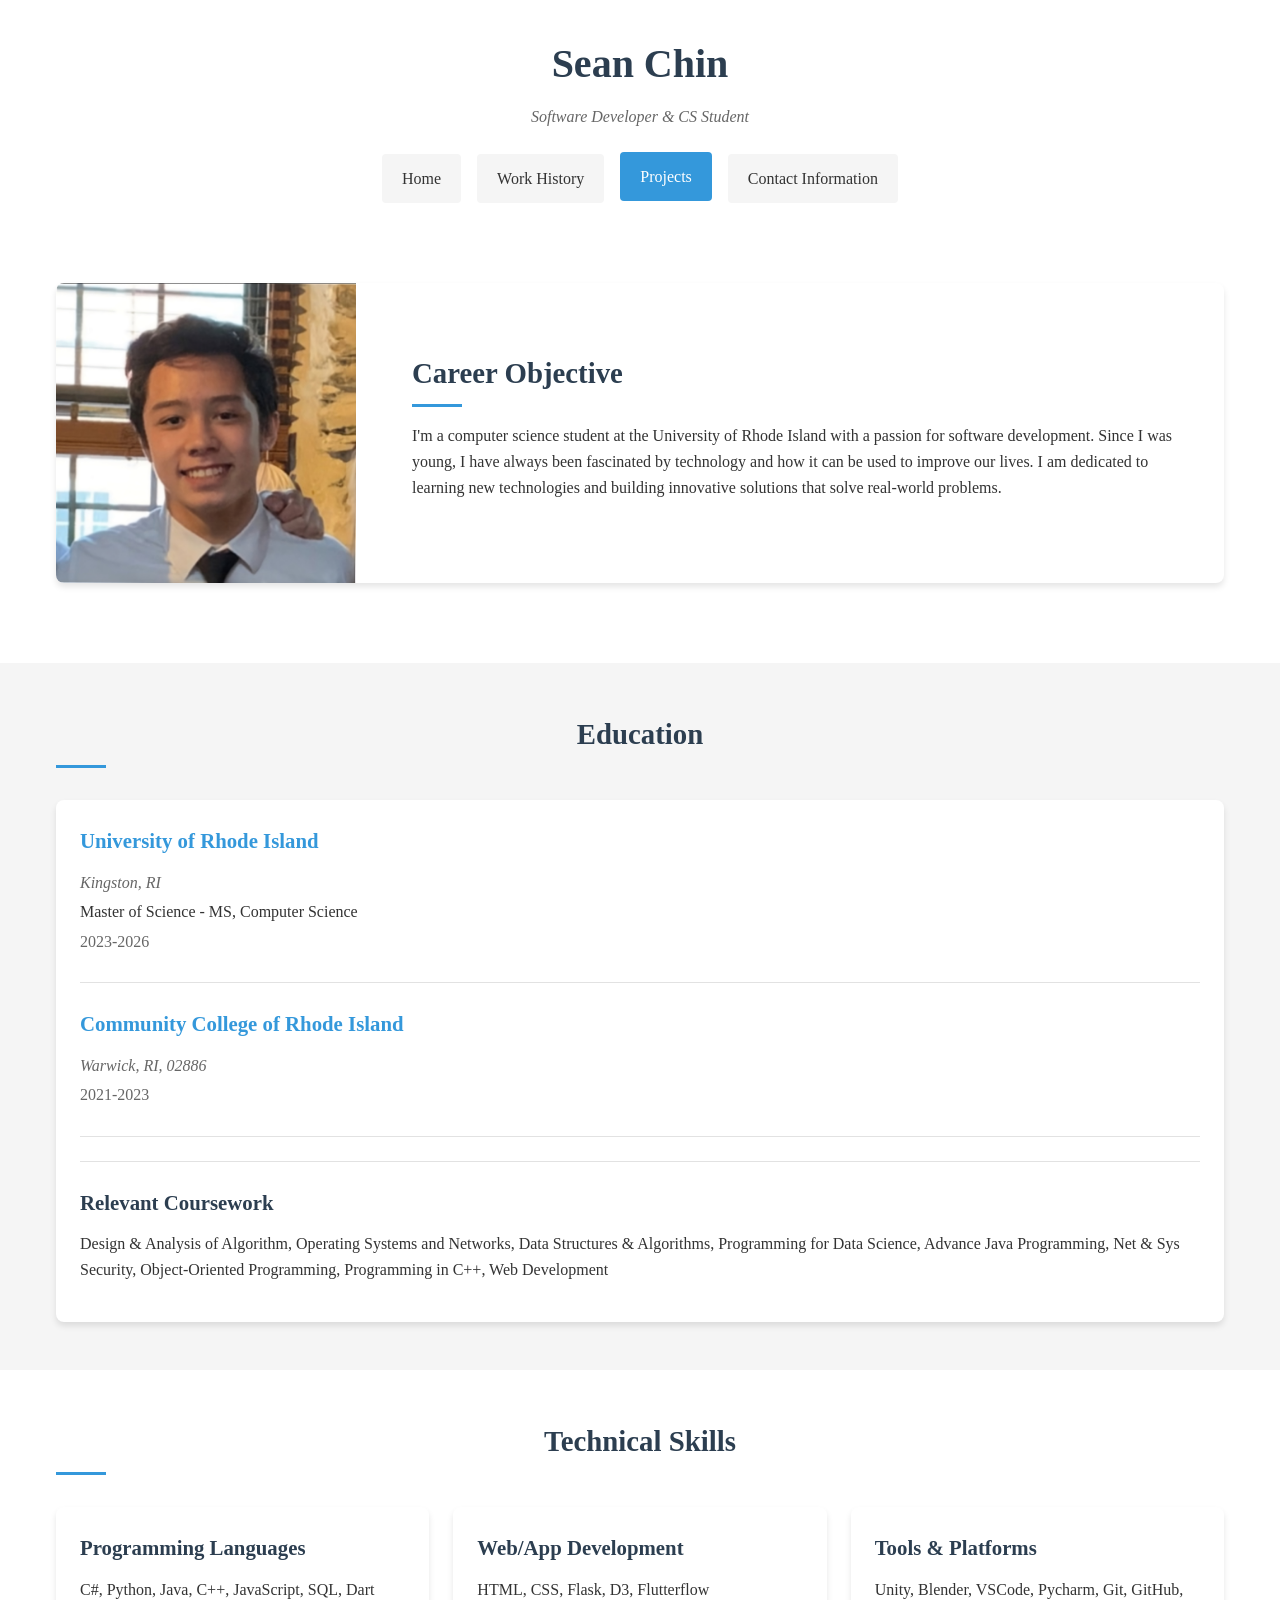
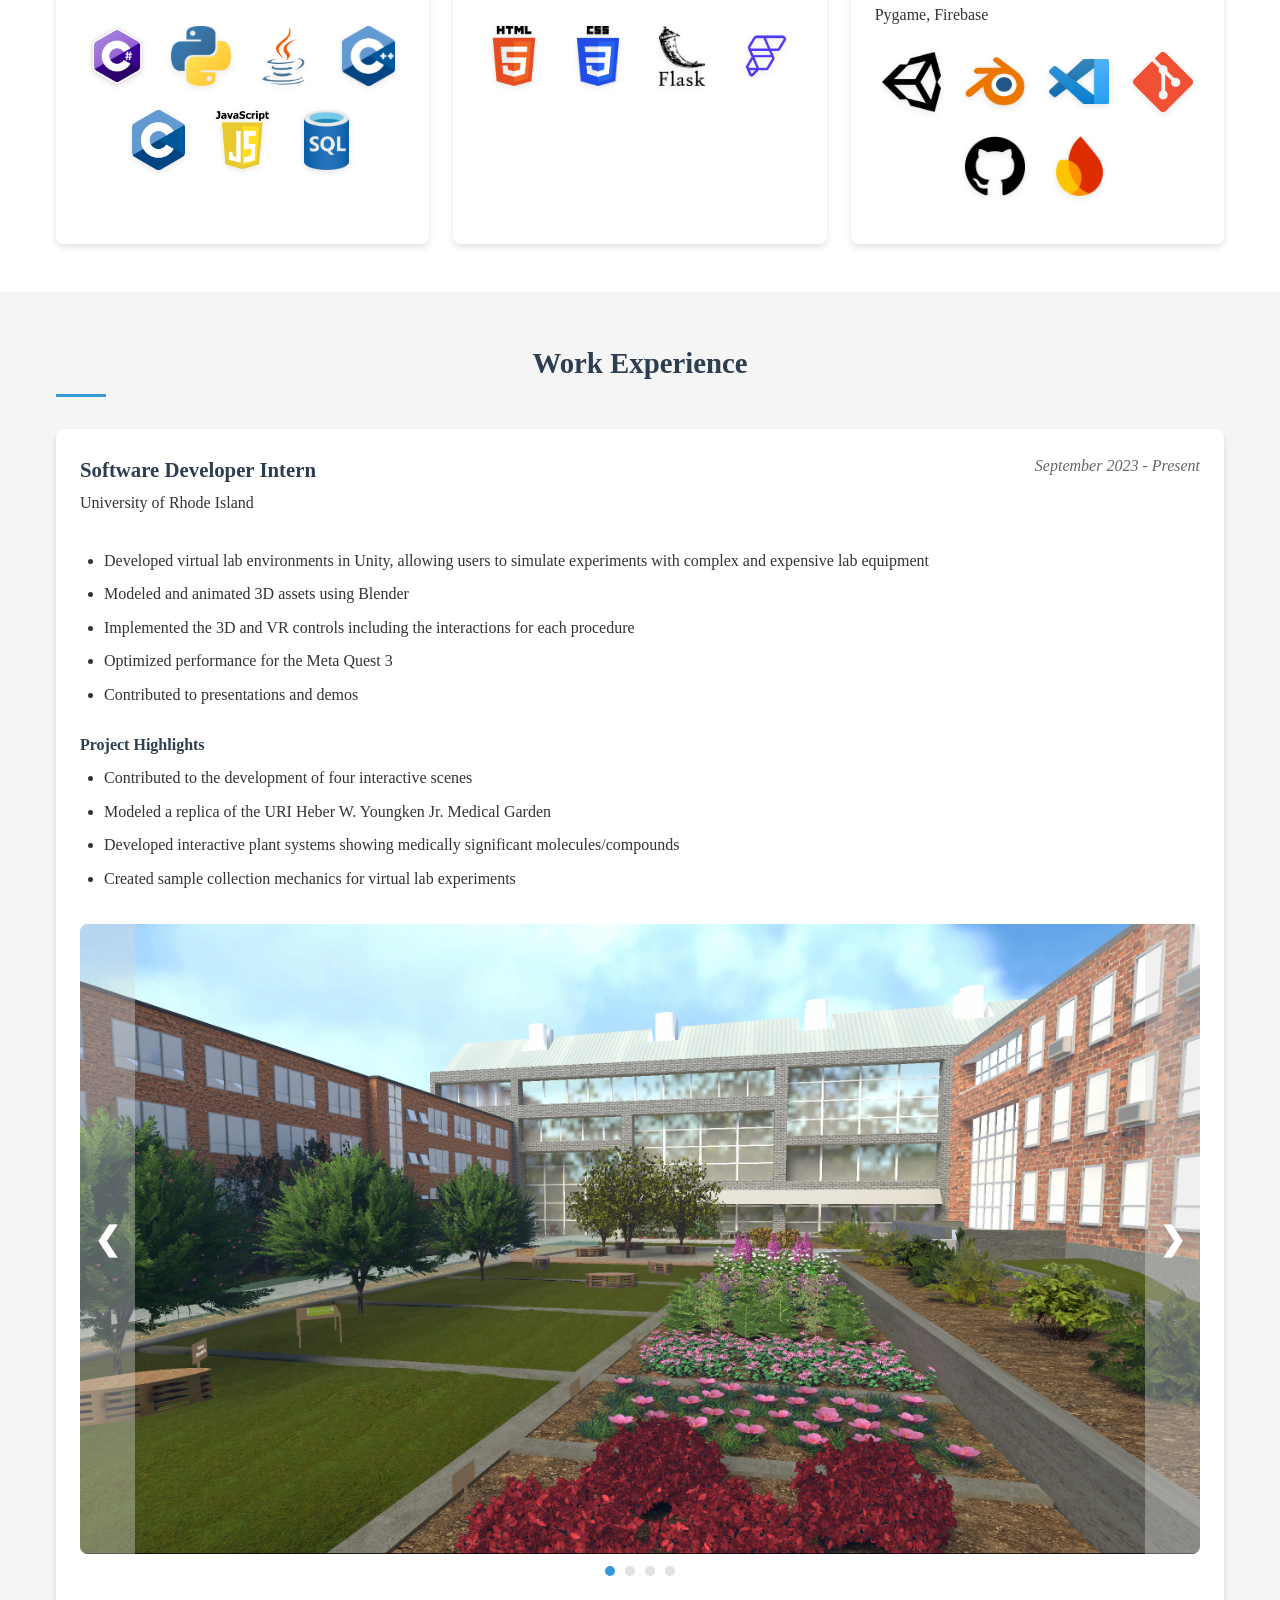
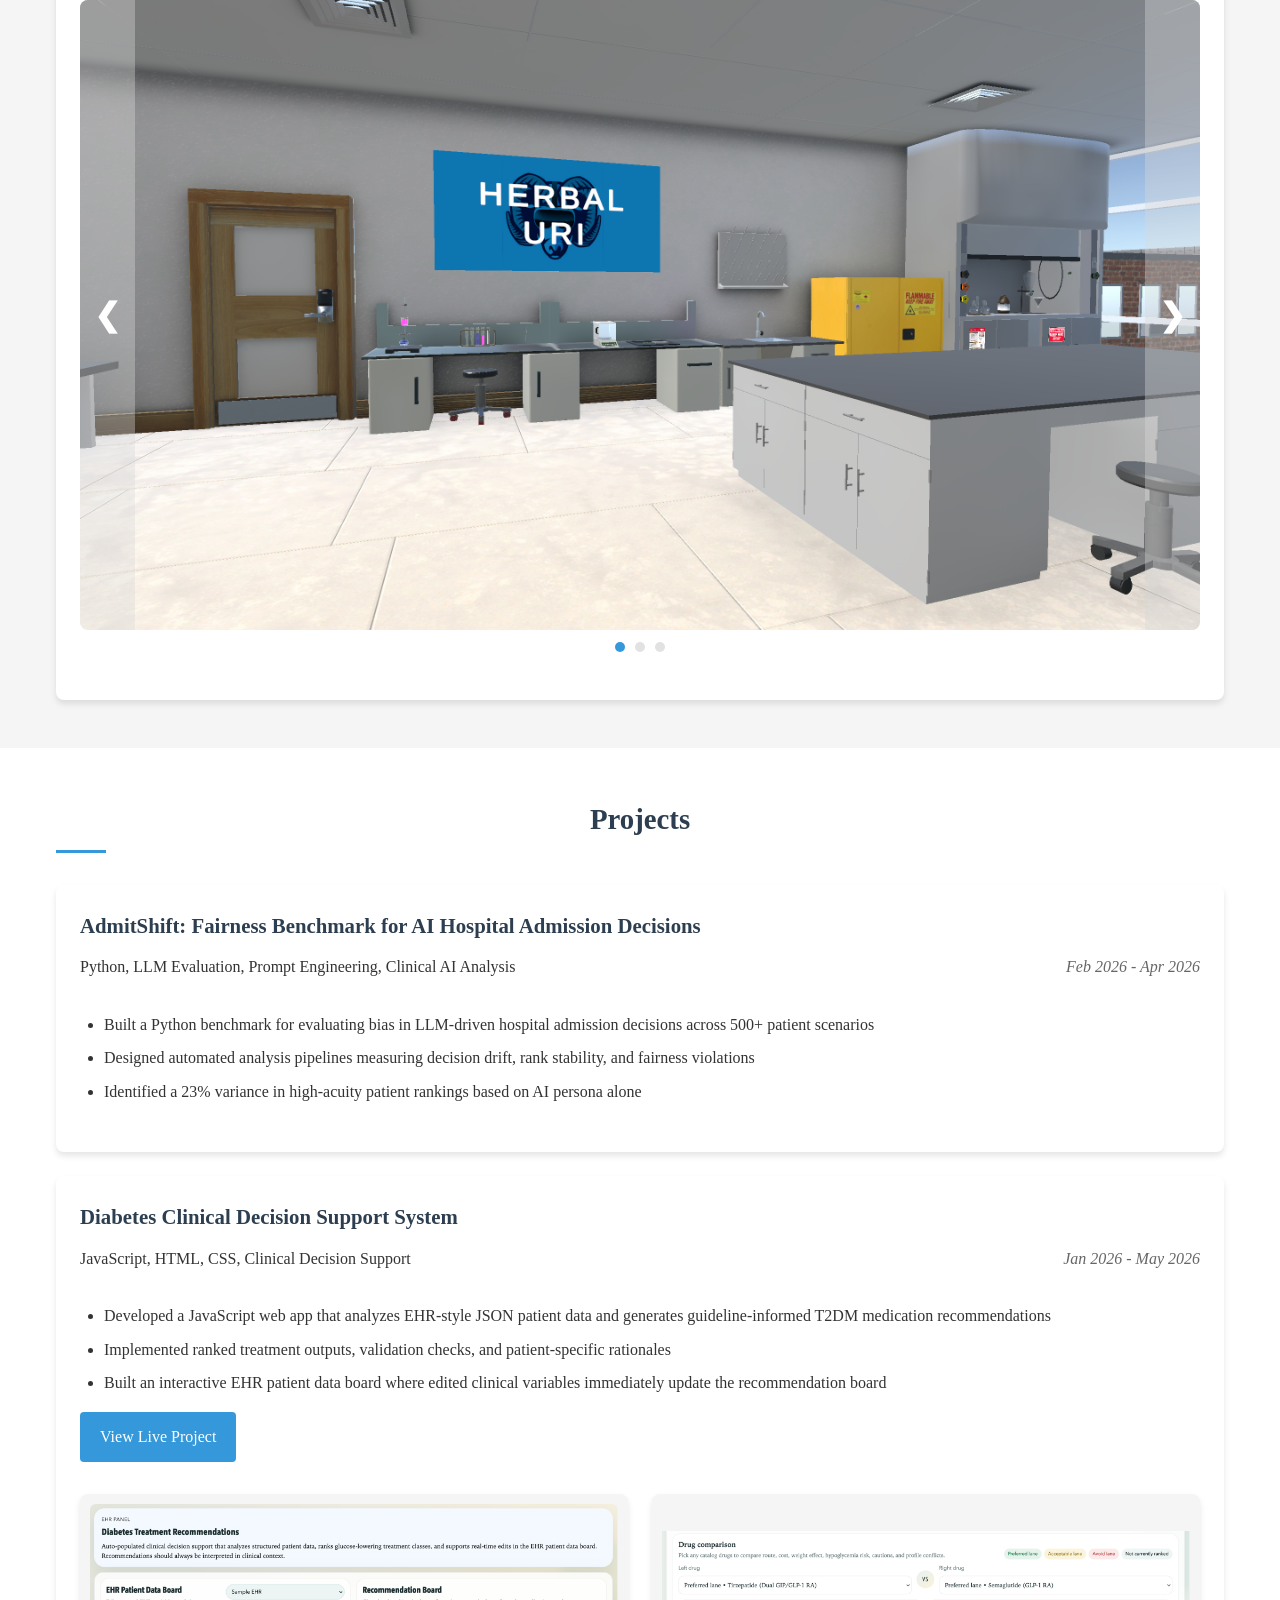
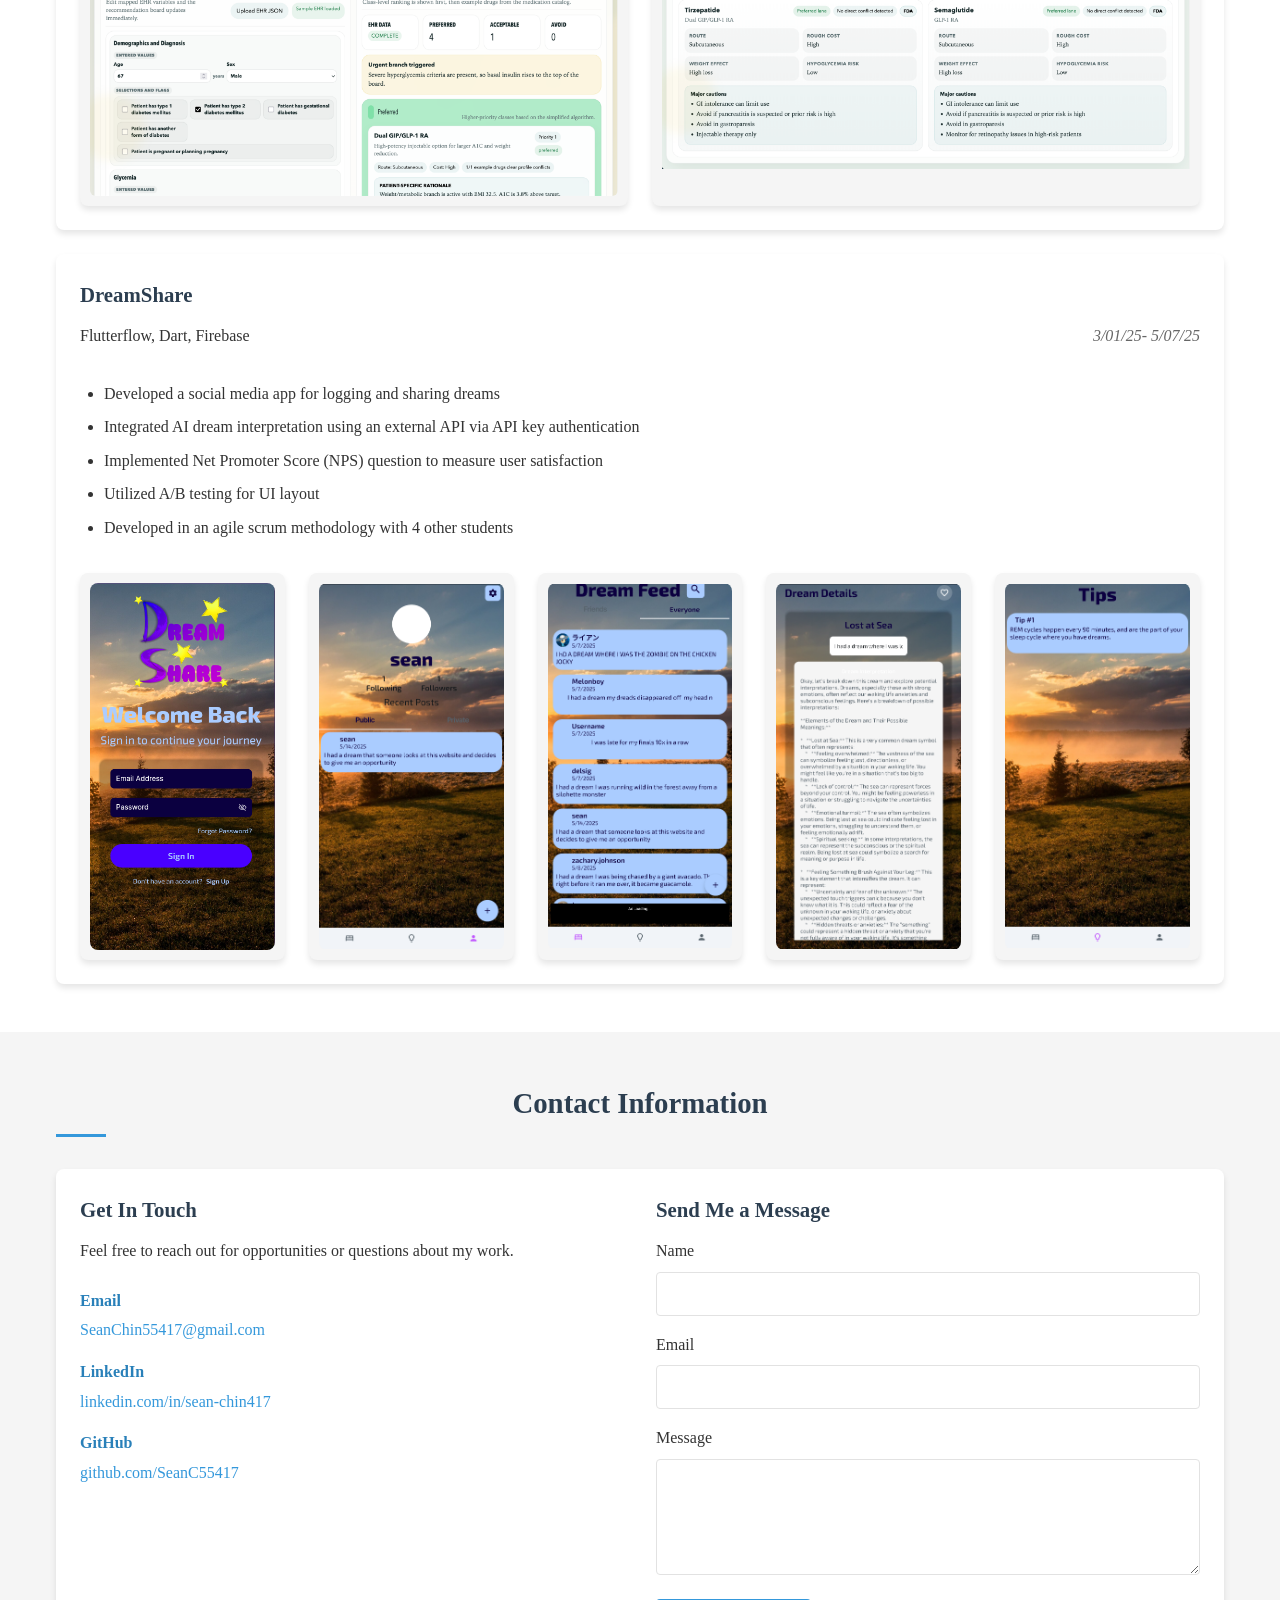
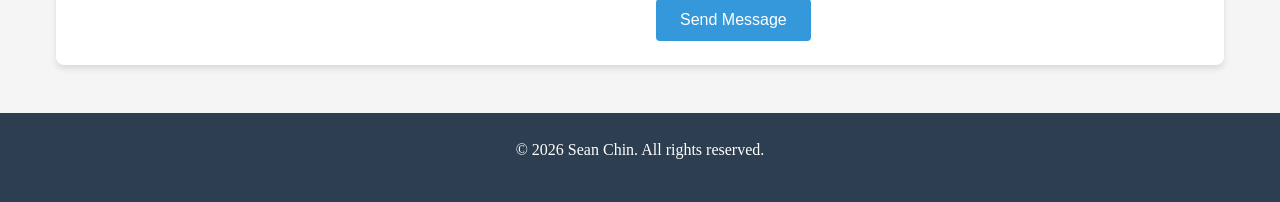
==== commit 26715109: "Added some more projects" ====
--- a/index.html
+++ b/index.html
@@ -206,6 +206,57 @@
             </div>
             
             <div class="projects-container">
+                <!-- AdmitShift Project Card -->
+                <div class="project-card">
+                    <h3>AdmitShift: Fairness Benchmark for AI Hospital Admission Decisions</h3>
+                    <div class="job-header">
+                        <div class="job-title">
+                            <p>Python, LLM Evaluation, Prompt Engineering, Clinical AI Analysis</p>
+                        </div>
+                        <div class="job-date">Feb 2026 - Apr 2026</div>
+                    </div>
+
+                    <div class="job-description">
+                        <ul>
+                            <li>Built a Python benchmark for evaluating bias in LLM-driven hospital admission decisions across 500+ patient scenarios</li>
+                            <li>Designed automated analysis pipelines measuring decision drift, rank stability, and fairness violations</li>
+                            <li>Identified a 23% variance in high-acuity patient rankings based on AI persona alone</li>
+                        </ul>
+                    </div>
+                </div>
+
+                <!-- Diabetes Clinical Decision Support Project Card -->
+                <div class="project-card">
+                    <h3>Diabetes Clinical Decision Support System</h3>
+                    <div class="job-header">
+                        <div class="job-title">
+                            <p>JavaScript, HTML, CSS, Clinical Decision Support</p>
+                        </div>
+                        <div class="job-date">Jan 2026 - May 2026</div>
+                    </div>
+
+                    <div class="job-description">
+                        <ul>
+                            <li>Developed a JavaScript web app that analyzes EHR-style JSON patient data and generates guideline-informed T2DM medication recommendations</li>
+                            <li>Implemented ranked treatment outputs, validation checks, and patient-specific rationales</li>
+                            <li>Built an interactive EHR patient data board where edited clinical variables immediately update the recommendation board</li>
+                        </ul>
+                    </div>
+
+                    <div class="project-actions">
+                        <a class="project-link" href="https://seanc55417.github.io/BioProject2/" target="_blank" rel="noopener">View Live Project</a>
+                    </div>
+
+                    <div class="project-media-gallery clinical-gallery">
+                        <div class="project-media-item wide">
+                            <img src="Images/DiabetesTreatmentBoard.png" alt="Diabetes treatment recommendation board">
+                        </div>
+                        <div class="project-media-item wide">
+                            <img src="Images/DiabetesDrugComparison.png" alt="Drug comparison interface for diabetes recommendations">
+                        </div>
+                    </div>
+                </div>
+
                 <!-- DreamShare Project Card -->
                 <div class="project-card">
                     <h3>DreamShare</h3>
@@ -307,7 +358,7 @@
 
     <!-- Footer -->
     <footer>
-        <p>&copy; 2025 Sean Chin. All rights reserved.</p>
+        <p>&copy; 2026 Sean Chin. All rights reserved.</p>
     </footer>
 </body>
 </html>
--- a/style/Home.css
+++ b/style/Home.css
@@ -313,8 +313,8 @@
 
 /* Projects Section */
 .projects-container {
-    display: grid;
-    grid-template-columns: repeat(auto-fit, minmax(300px, 1fr));
+    display: flex;
+    flex-direction: column;
     gap: 1.5rem;
 }
 
@@ -323,6 +323,72 @@
     border-radius: 8px;
     padding: 1.5rem;
     box-shadow: var(--shadow);
+}
+
+.project-actions {
+    margin-top: -0.5rem;
+}
+
+.project-link {
+    display: inline-block;
+    padding: 0.75rem 1.25rem;
+    background-color: var(--primary-color);
+    color: white;
+    border-radius: 4px;
+    font-weight: 500;
+    text-decoration: none;
+    transition: var(--transition);
+}
+
+.project-link:hover {
+    background-color: var(--primary-dark);
+    color: white;
+    text-decoration: none;
+    transform: translateY(-2px);
+}
+
+.project-media-gallery {
+    display: grid;
+    grid-template-columns: repeat(auto-fit, minmax(280px, 1fr));
+    gap: 1.5rem;
+    margin-top: 2rem;
+}
+
+.project-media-item {
+    background-color: var(--light-gray);
+    border-radius: 8px;
+    overflow: hidden;
+    box-shadow: var(--shadow);
+    padding: 10px;
+    display: flex;
+    justify-content: center;
+    transition: transform 0.3s ease;
+}
+
+.project-media-item:hover {
+    transform: translateY(-5px);
+}
+
+.project-media-item img {
+    width: 100%;
+    height: auto;
+    object-fit: contain;
+    border-radius: 6px;
+}
+
+.project-media-item.wide img {
+    width: auto;
+    max-width: 100%;
+    max-height: 420px;
+}
+
+.slide-preview {
+    max-width: 760px;
+    width: 100%;
+}
+
+.clinical-gallery {
+    grid-template-columns: repeat(auto-fit, minmax(320px, 1fr));
 }
 
 /* App Screenshot Gallery */
@@ -608,6 +674,11 @@
     .app-screenshot-gallery {
         grid-template-columns: repeat(auto-fill, minmax(150px, 1fr));
     }
+
+    .clinical-gallery,
+    .project-media-gallery {
+        grid-template-columns: 1fr;
+    }
 }
 
 @media (max-width: 576px) {
@@ -626,4 +697,12 @@
     .app-screenshot-gallery {
         grid-template-columns: repeat(2, 1fr);
     }
-}+
+    .project-media-gallery {
+        gap: 1rem;
+    }
+
+    .project-media-item {
+        padding: 6px;
+    }
+}
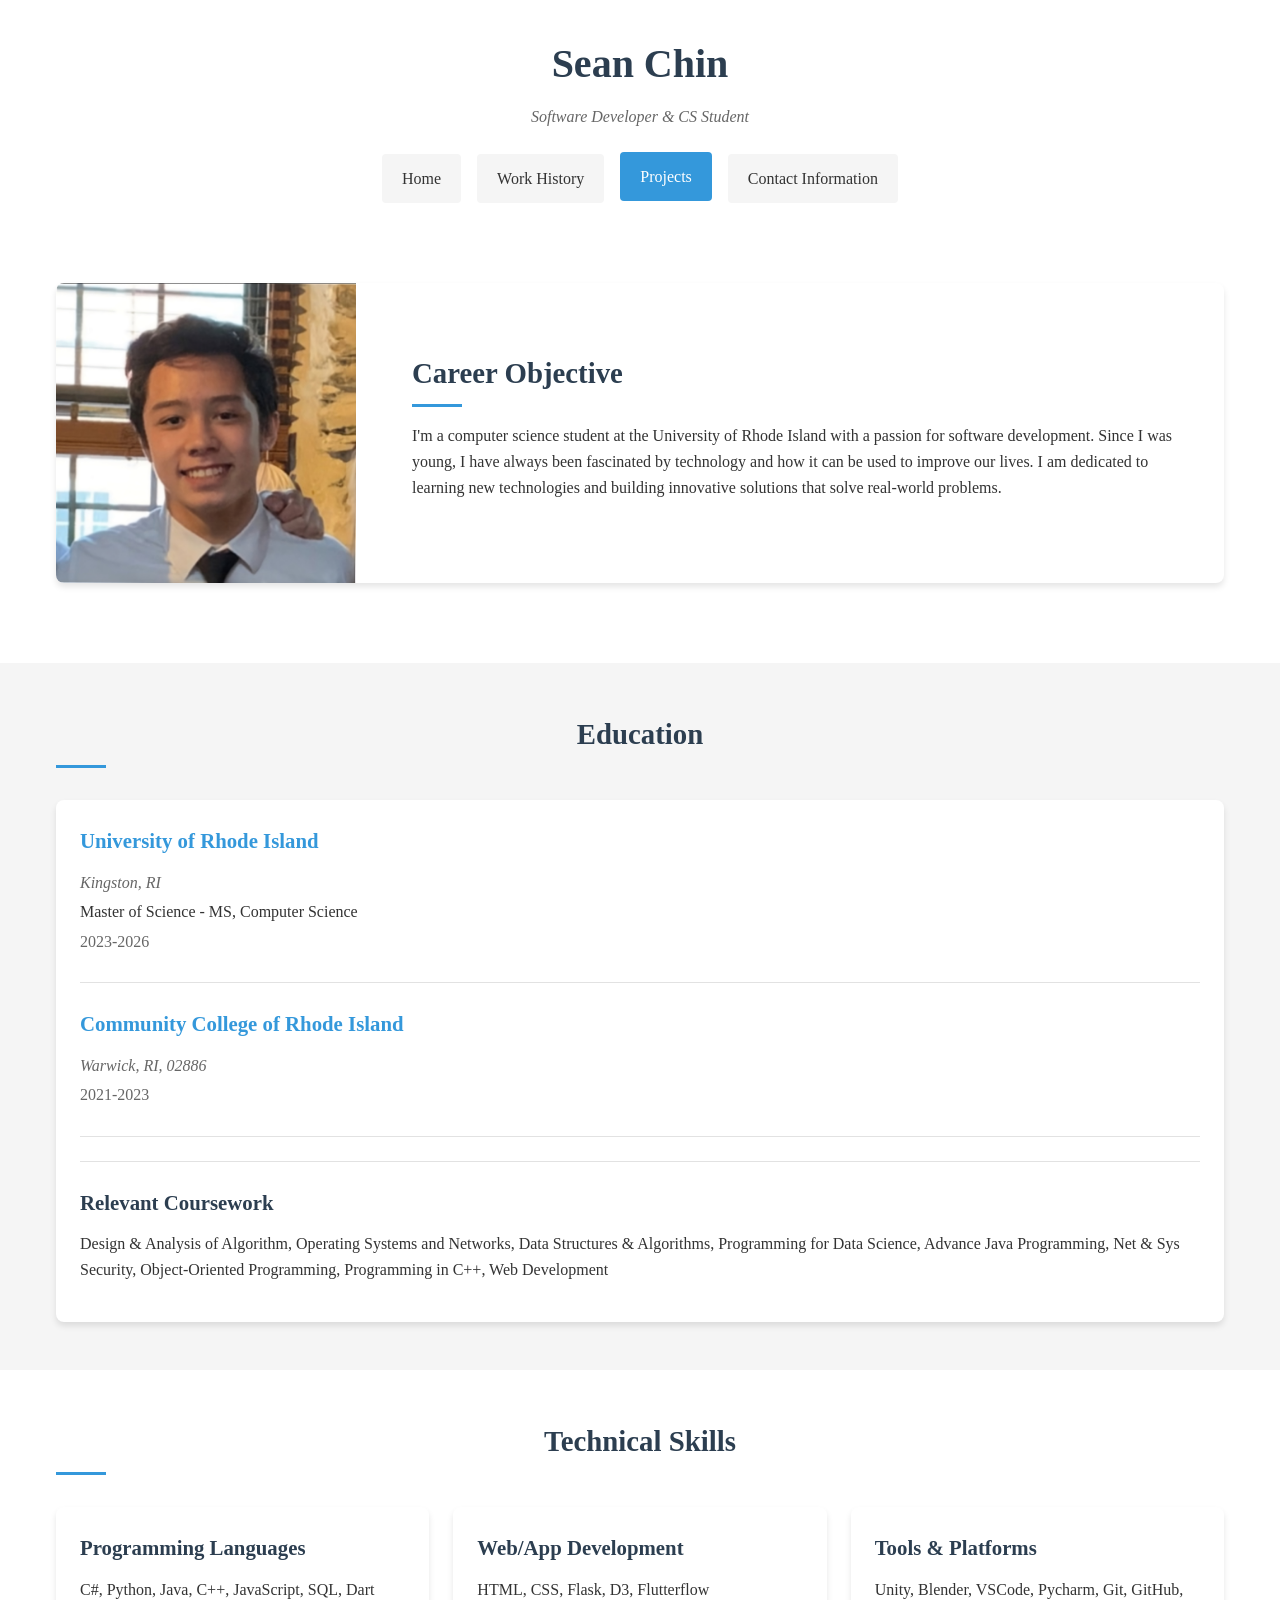
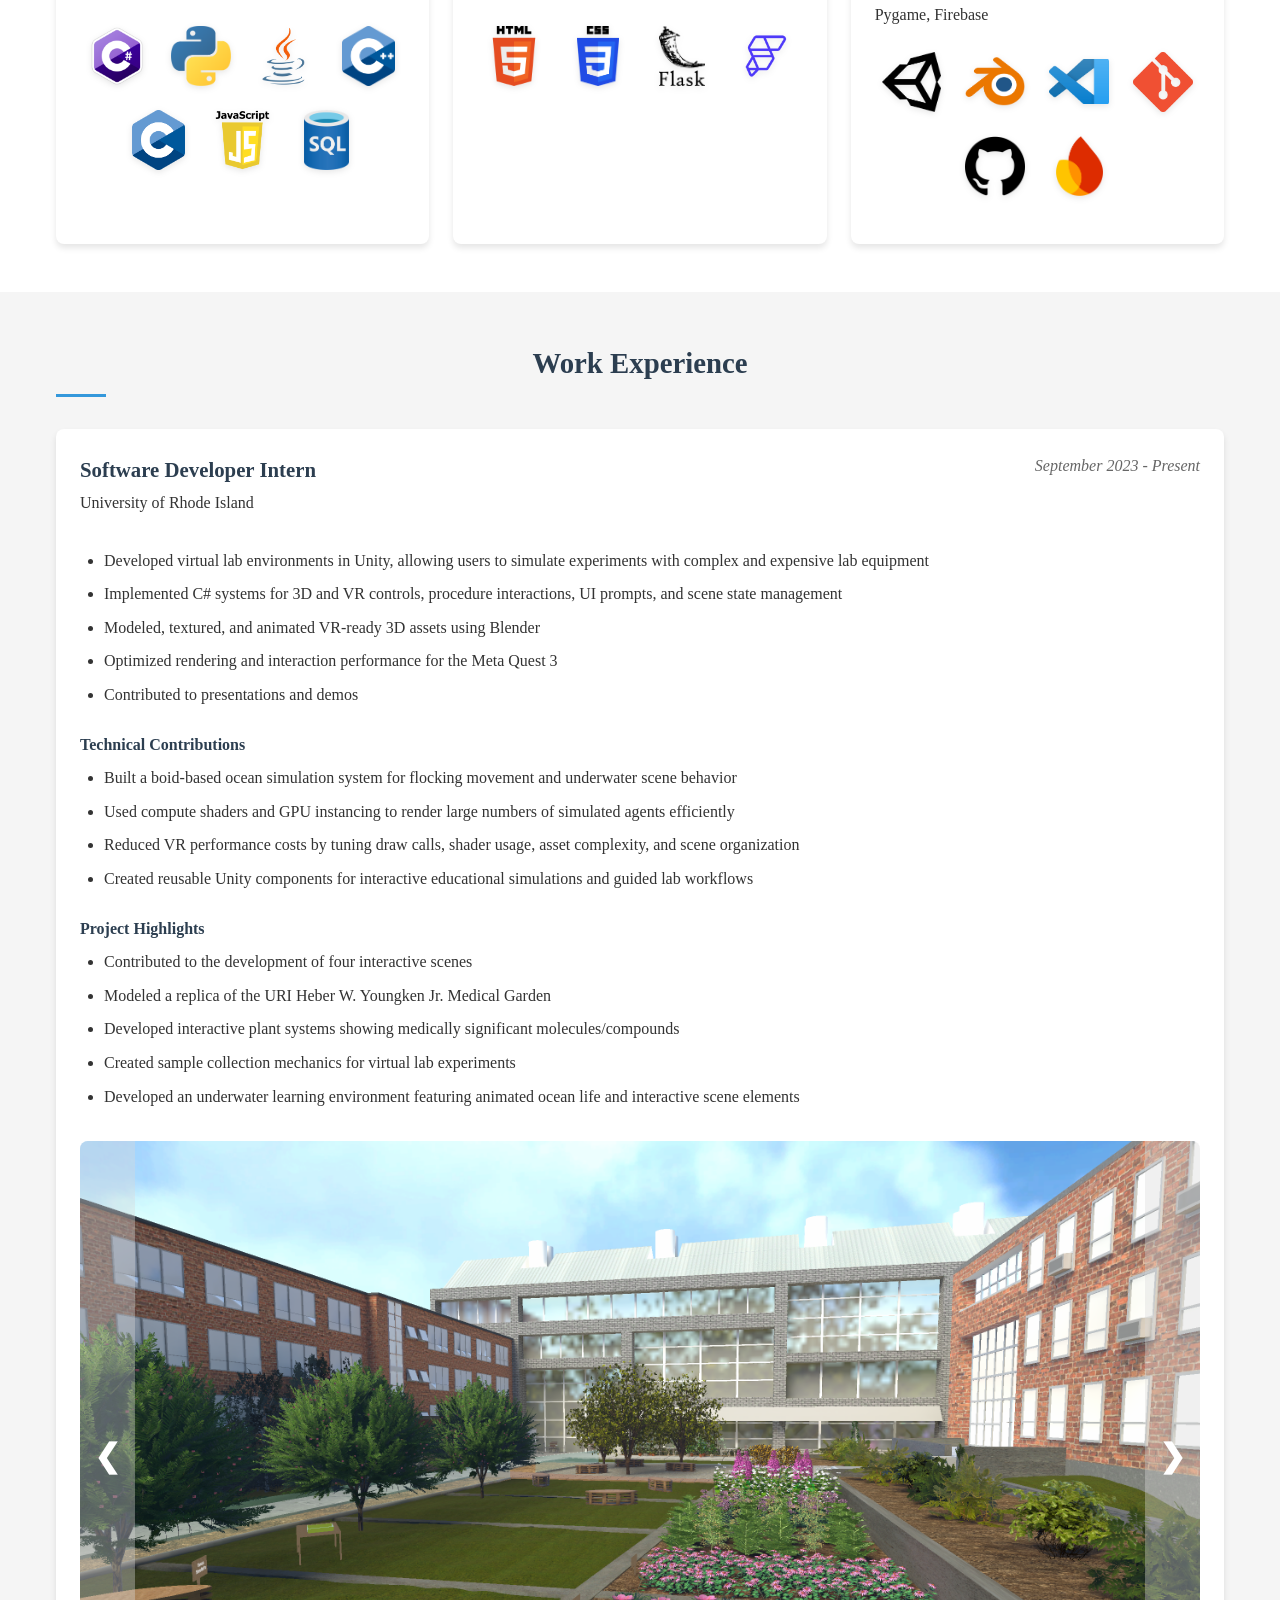
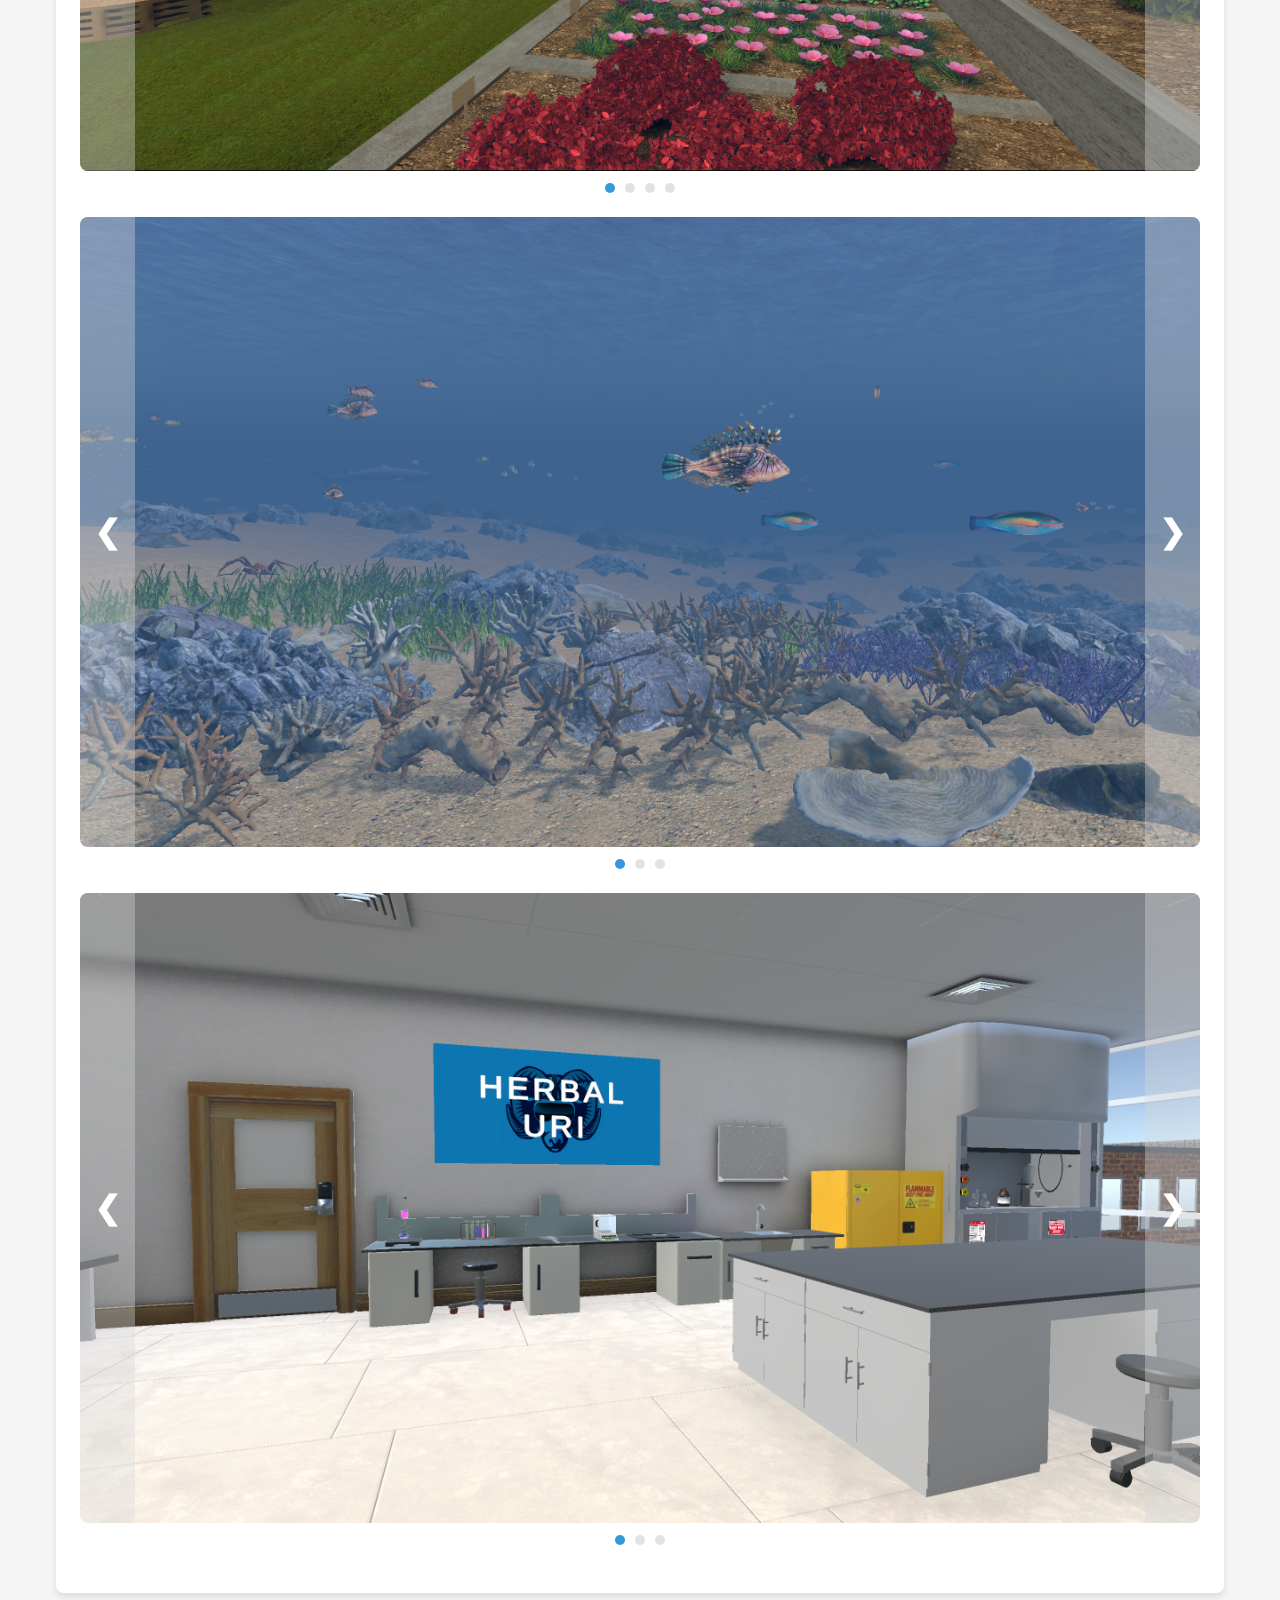
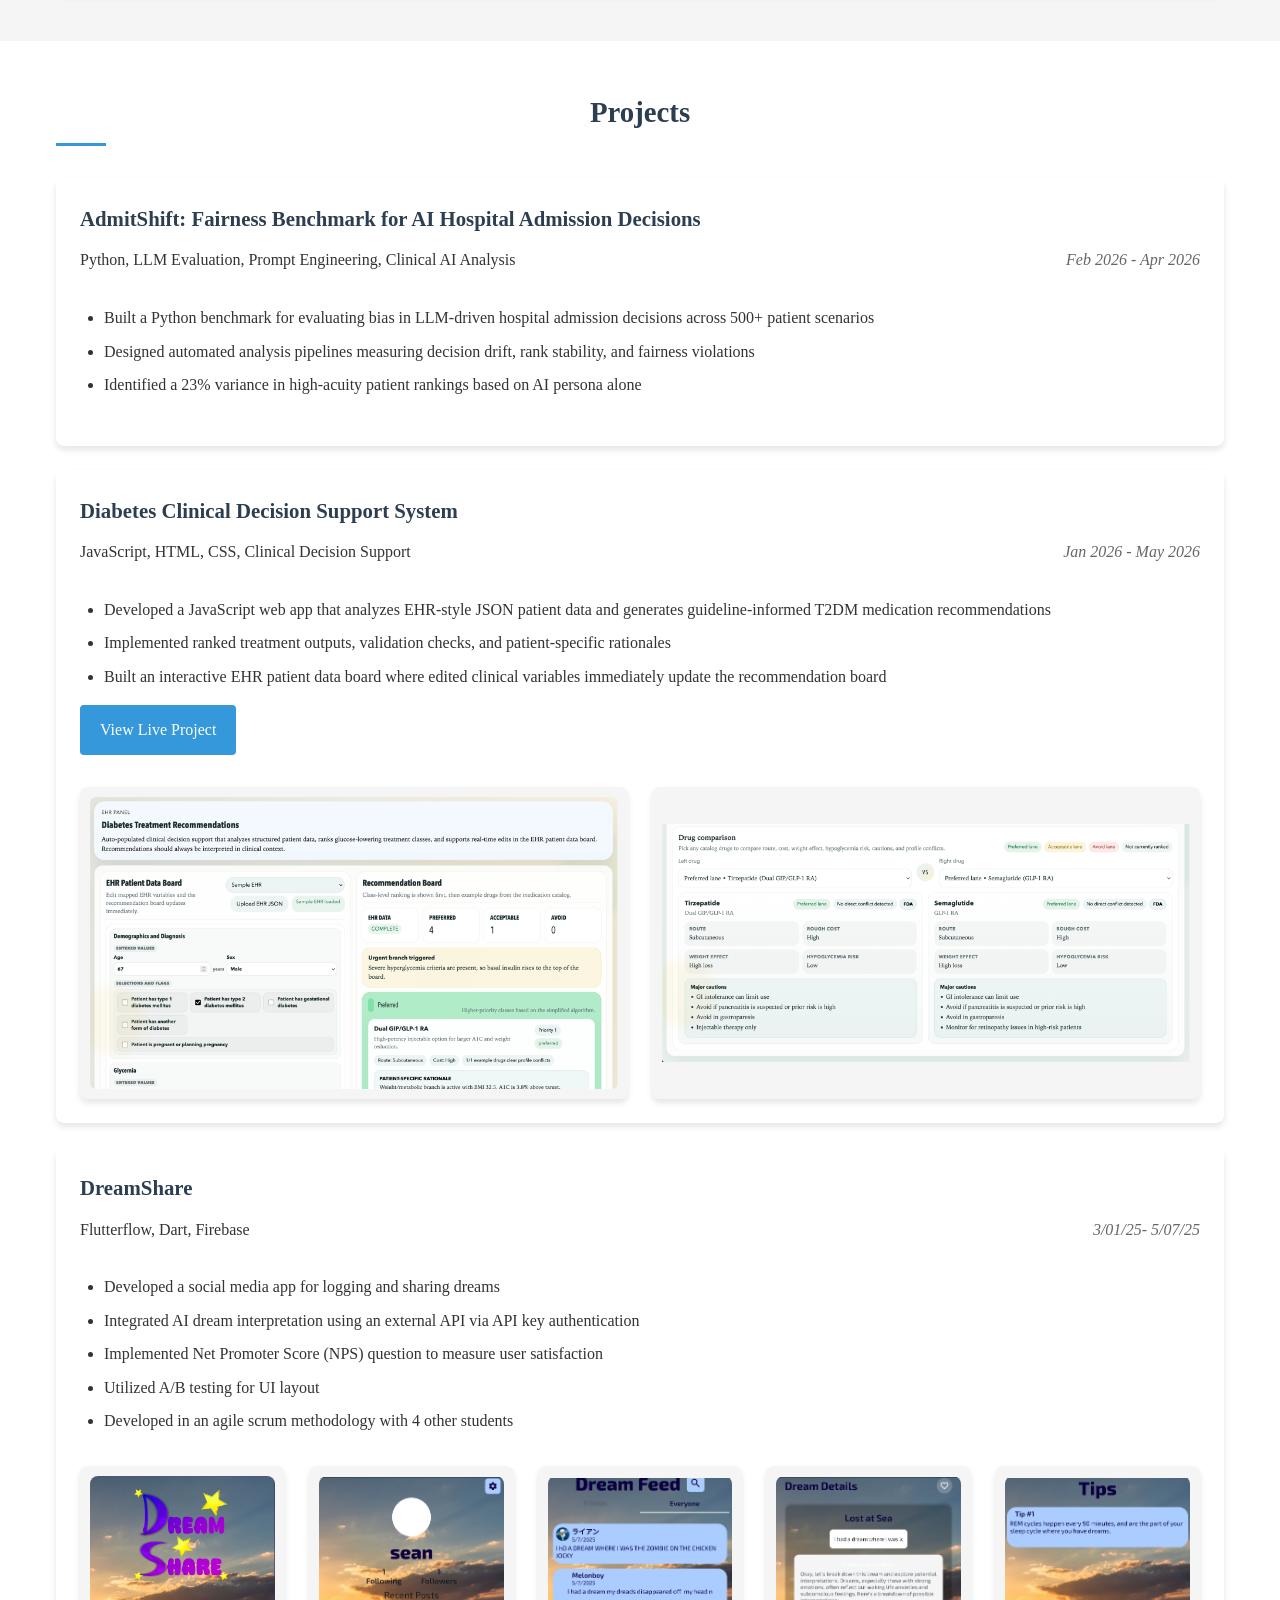
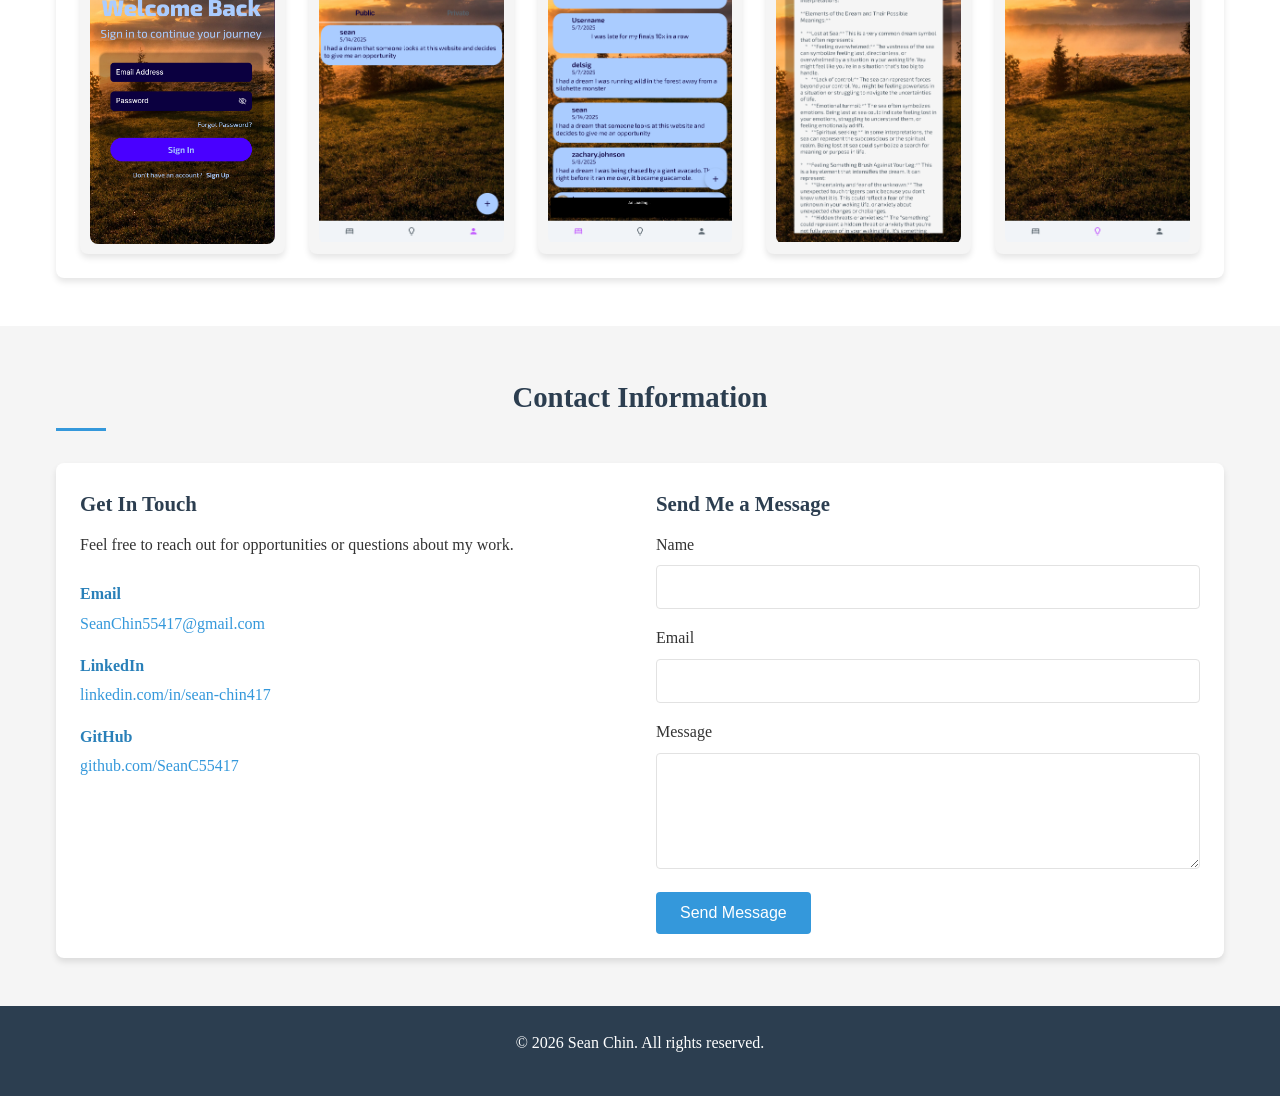
==== commit e4f2ba78: "Ocean images and technical detail added" ====
--- a/index.html
+++ b/index.html
@@ -142,10 +142,20 @@
                     <ul>
                         <li>Developed virtual lab environments in Unity, allowing users to simulate experiments with
                         complex and expensive lab equipment</li>
-                        <li>Modeled and animated 3D assets using Blender</li>
-                        <li>Implemented the 3D and VR controls including the interactions for each procedure</li>
-                        <li>Optimized performance for the Meta Quest 3</li>
+                        <li>Implemented C# systems for 3D and VR controls, procedure interactions, UI prompts, and scene state management</li>
+                        <li>Modeled, textured, and animated VR-ready 3D assets using Blender</li>
+                        <li>Optimized rendering and interaction performance for the Meta Quest 3</li>
                         <li>Contributed to presentations and demos</li>
+                    </ul>
+                </div>
+
+                <div class="project-highlights">
+                    <h4>Technical Contributions</h4>
+                    <ul>
+                        <li>Built a boid-based ocean simulation system for flocking movement and underwater scene behavior</li>
+                        <li>Used compute shaders and GPU instancing to render large numbers of simulated agents efficiently</li>
+                        <li>Reduced VR performance costs by tuning draw calls, shader usage, asset complexity, and scene organization</li>
+                        <li>Created reusable Unity components for interactive educational simulations and guided lab workflows</li>
                     </ul>
                 </div>
                 
@@ -156,6 +166,7 @@
                         <li>Modeled a replica of the URI Heber W. Youngken Jr. Medical Garden</li>
                         <li>Developed interactive plant systems showing medically significant molecules/compounds</li>
                         <li>Created sample collection mechanics for virtual lab experiments</li>
+                        <li>Developed an underwater learning environment featuring animated ocean life and interactive scene elements</li>
                     </ul>
                 </div>
                 
@@ -178,6 +189,22 @@
                         <span class="dot" data-index="3"></span>
                     </div>
 
+                    <div id="slider3" class="slider-container">
+                        <button class="slider-btn prev-btn" aria-label="Previous image">&#10094;</button>
+                        <div class="slider-images">
+                            <img class="slide-img active" src="Images/Ocean1.png" alt="Ocean Environment">
+                            <img class="slide-img" src="Images/Ocean2.png" alt="Ocean Simulation View">
+                            <img class="slide-img" src="Images/Ocean3.png" alt="Ocean Scene">
+                        </div>
+                        <button class="slider-btn next-btn" aria-label="Next image">&#10095;</button>
+                    </div>
+                    
+                    <div class="slider-dots" data-slider="slider3">
+                        <span class="dot active" data-index="0"></span>
+                        <span class="dot" data-index="1"></span>
+                        <span class="dot" data-index="2"></span>
+                    </div>
+
                     <div id="slider1" class="slider-container">
                         <button class="slider-btn prev-btn" aria-label="Previous image">&#10094;</button>
                         <div class="slider-images">
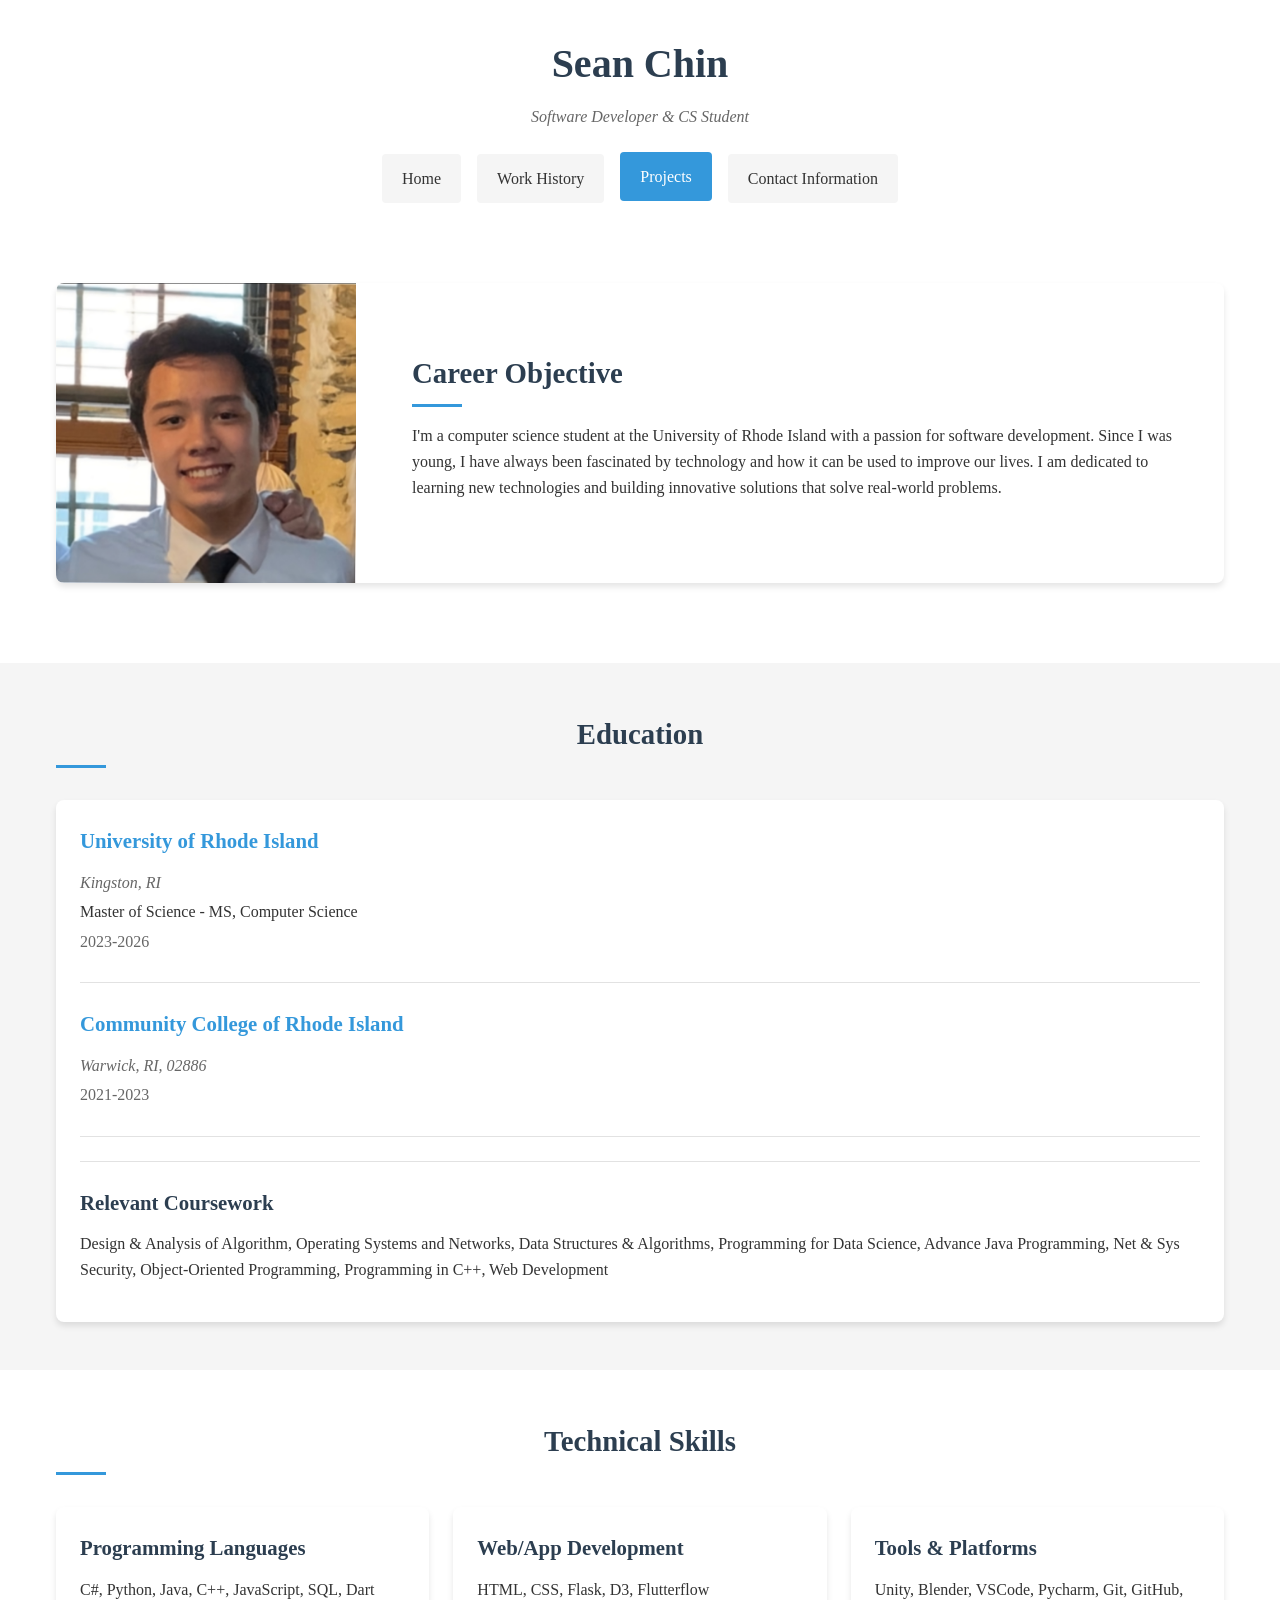
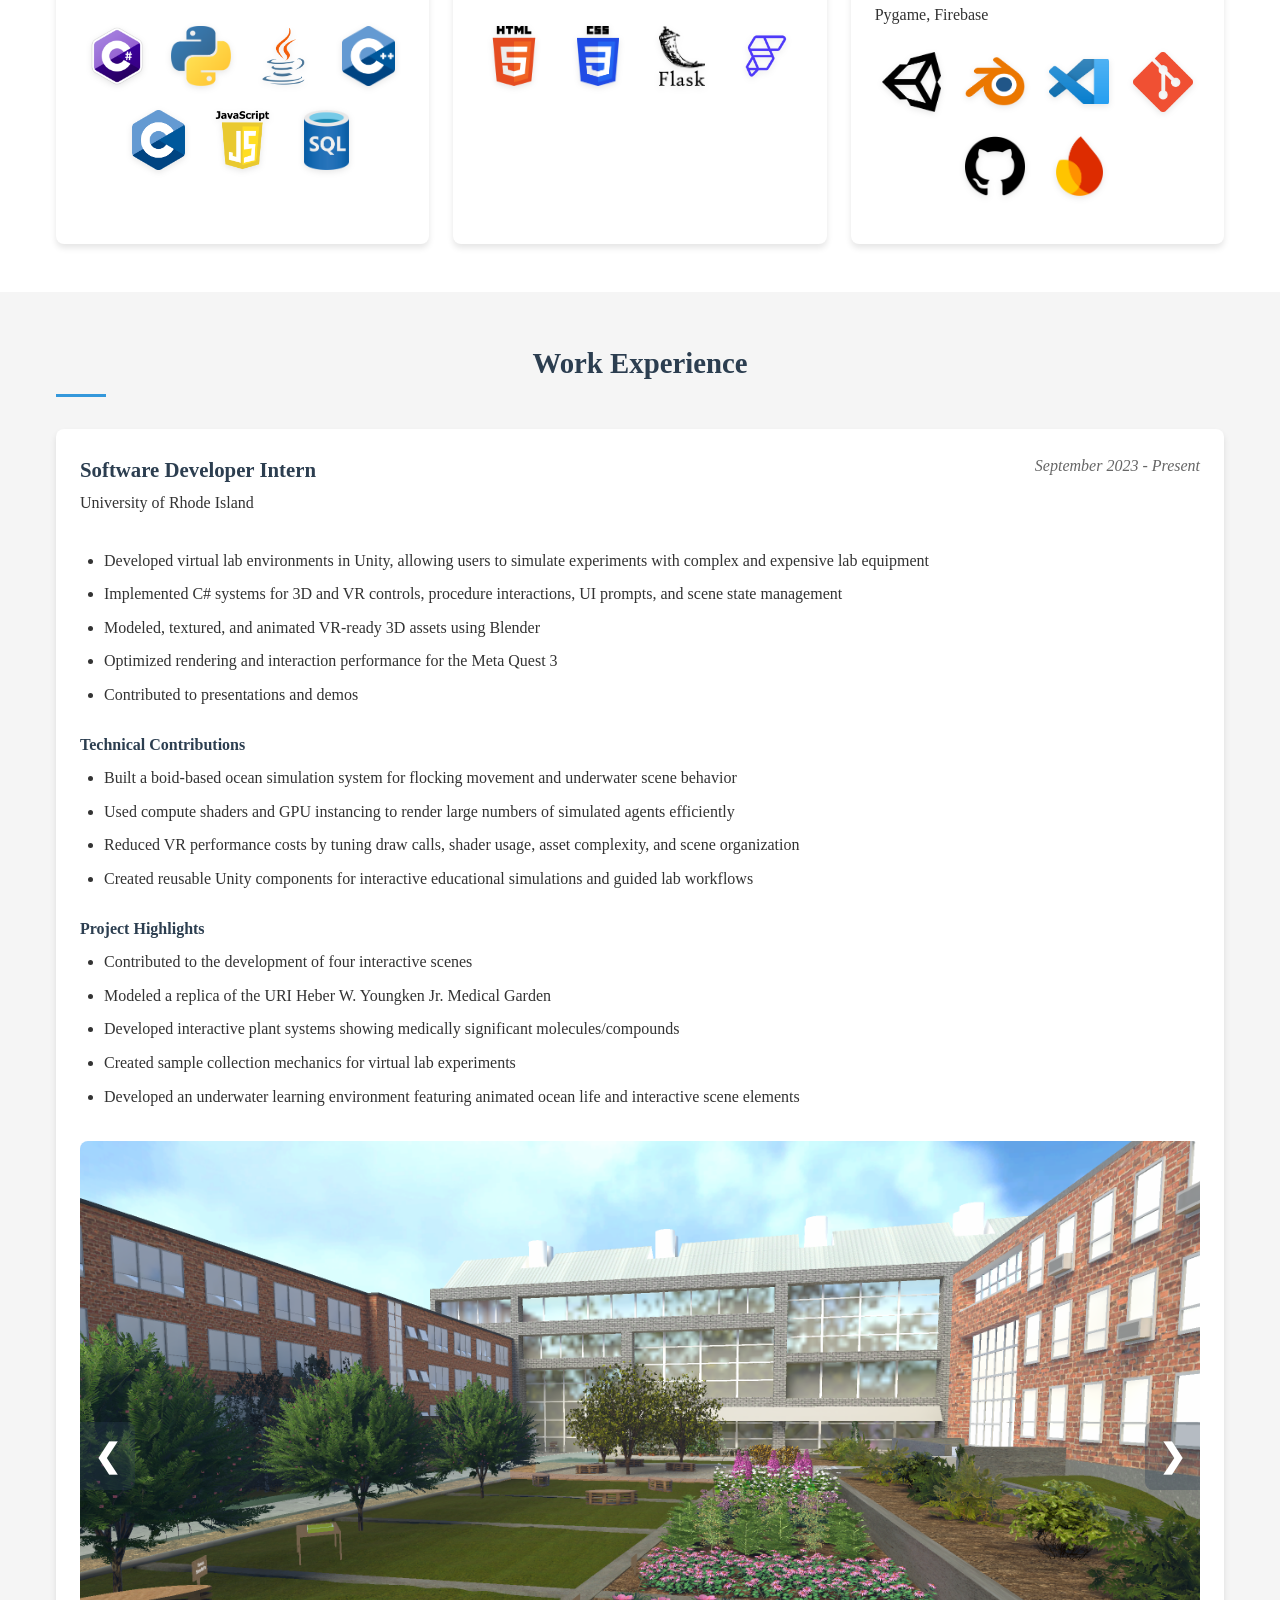
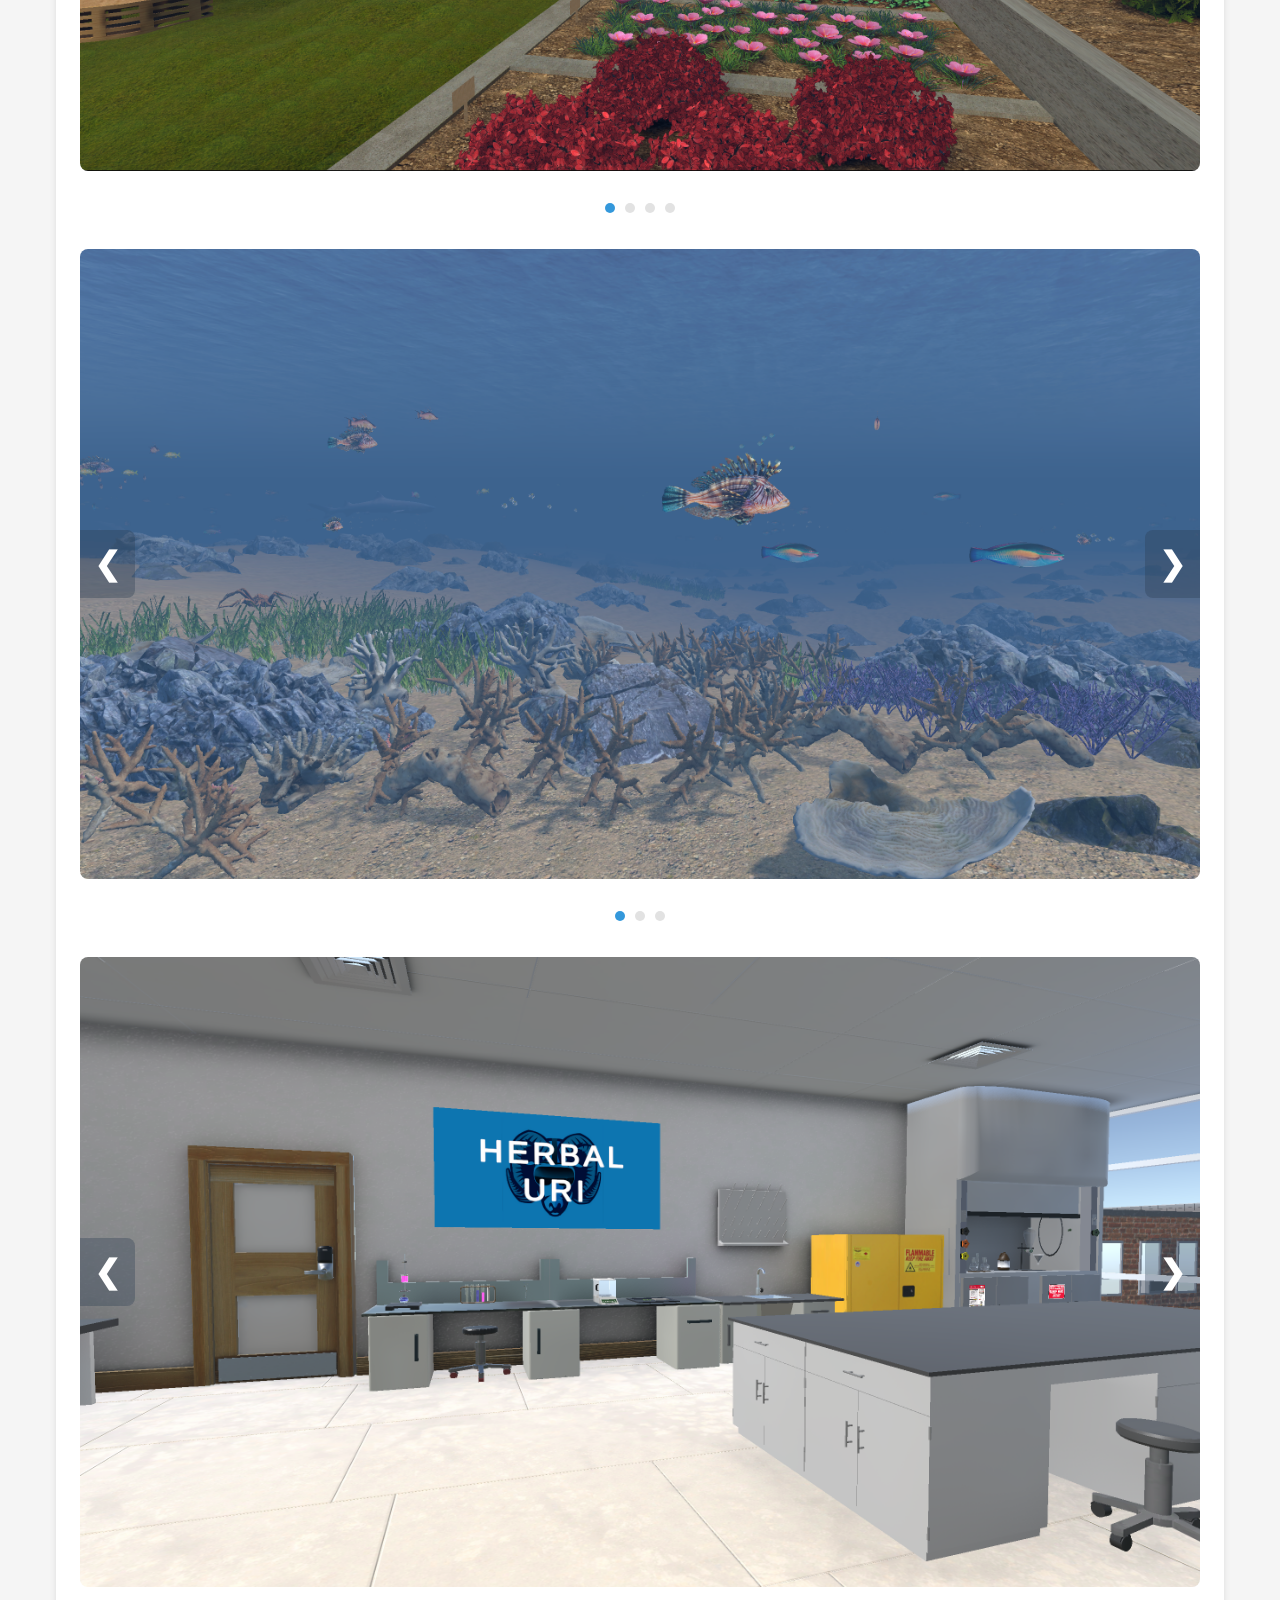
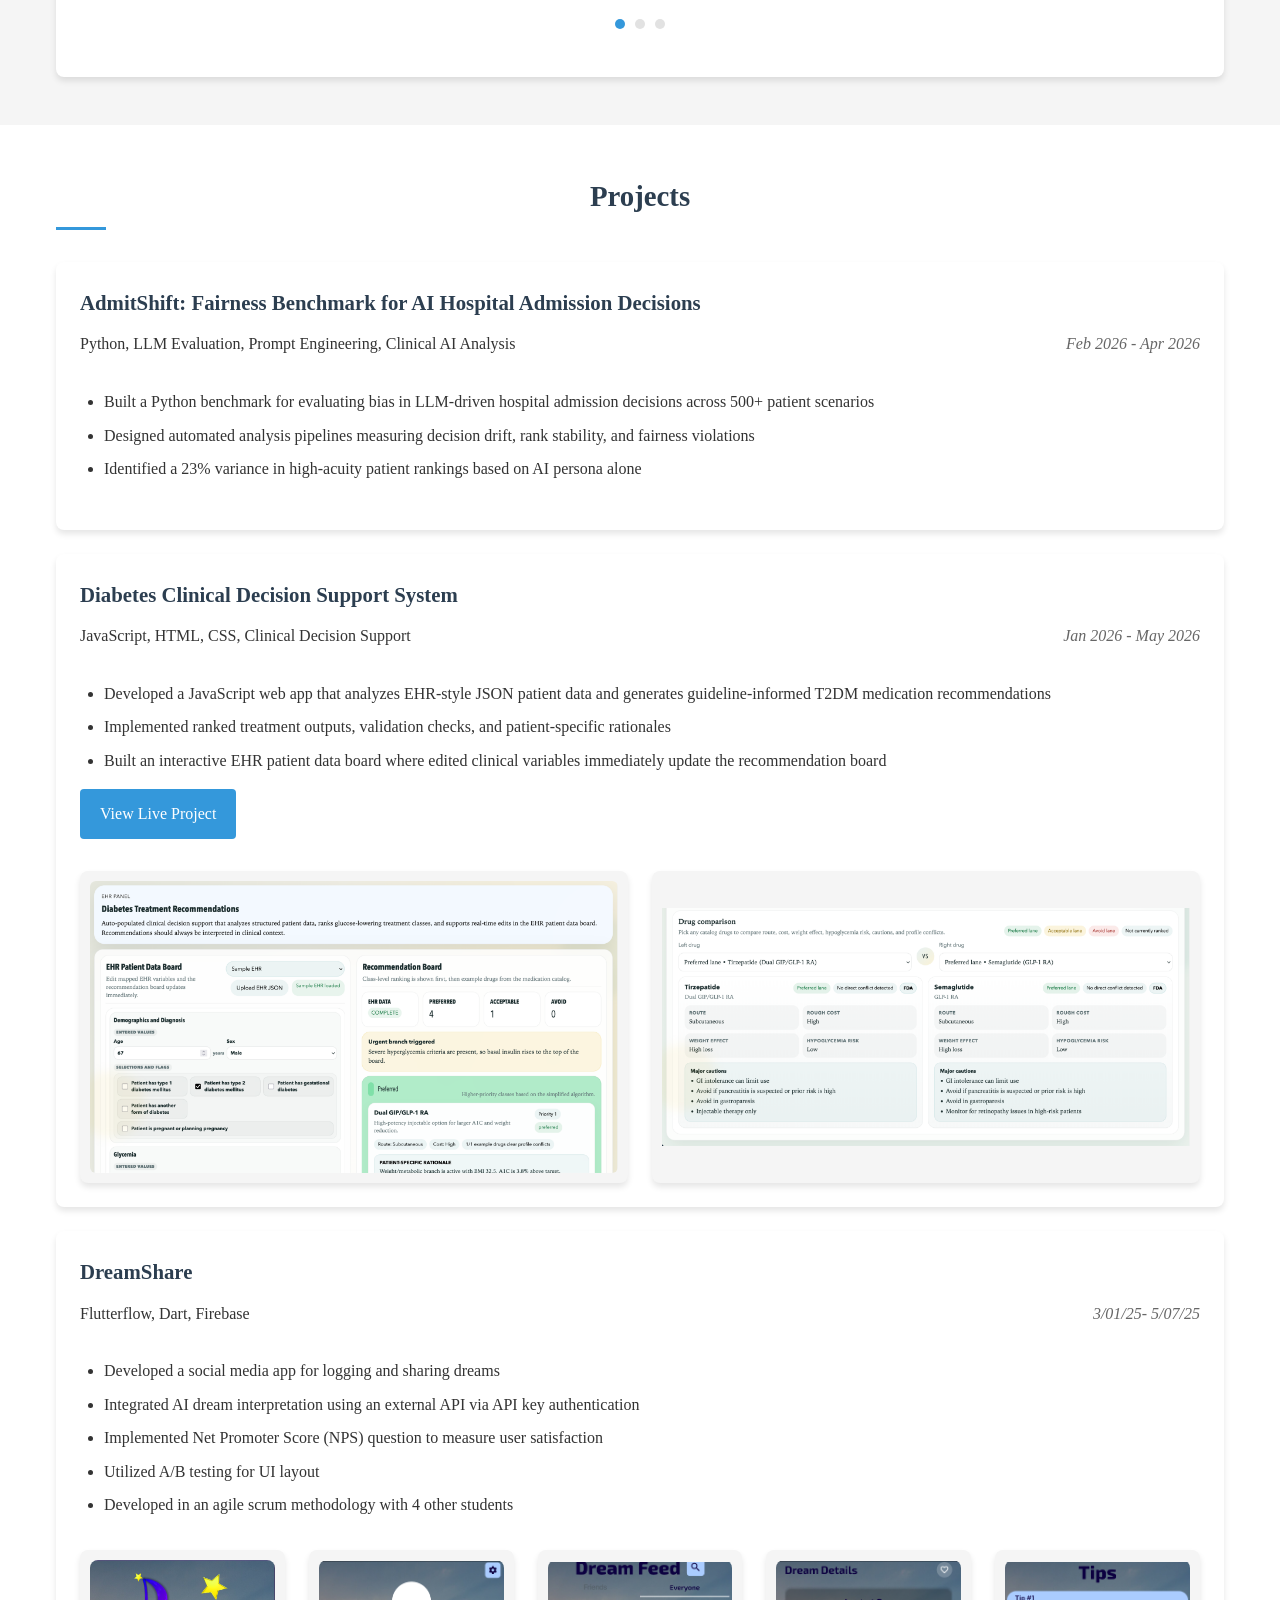
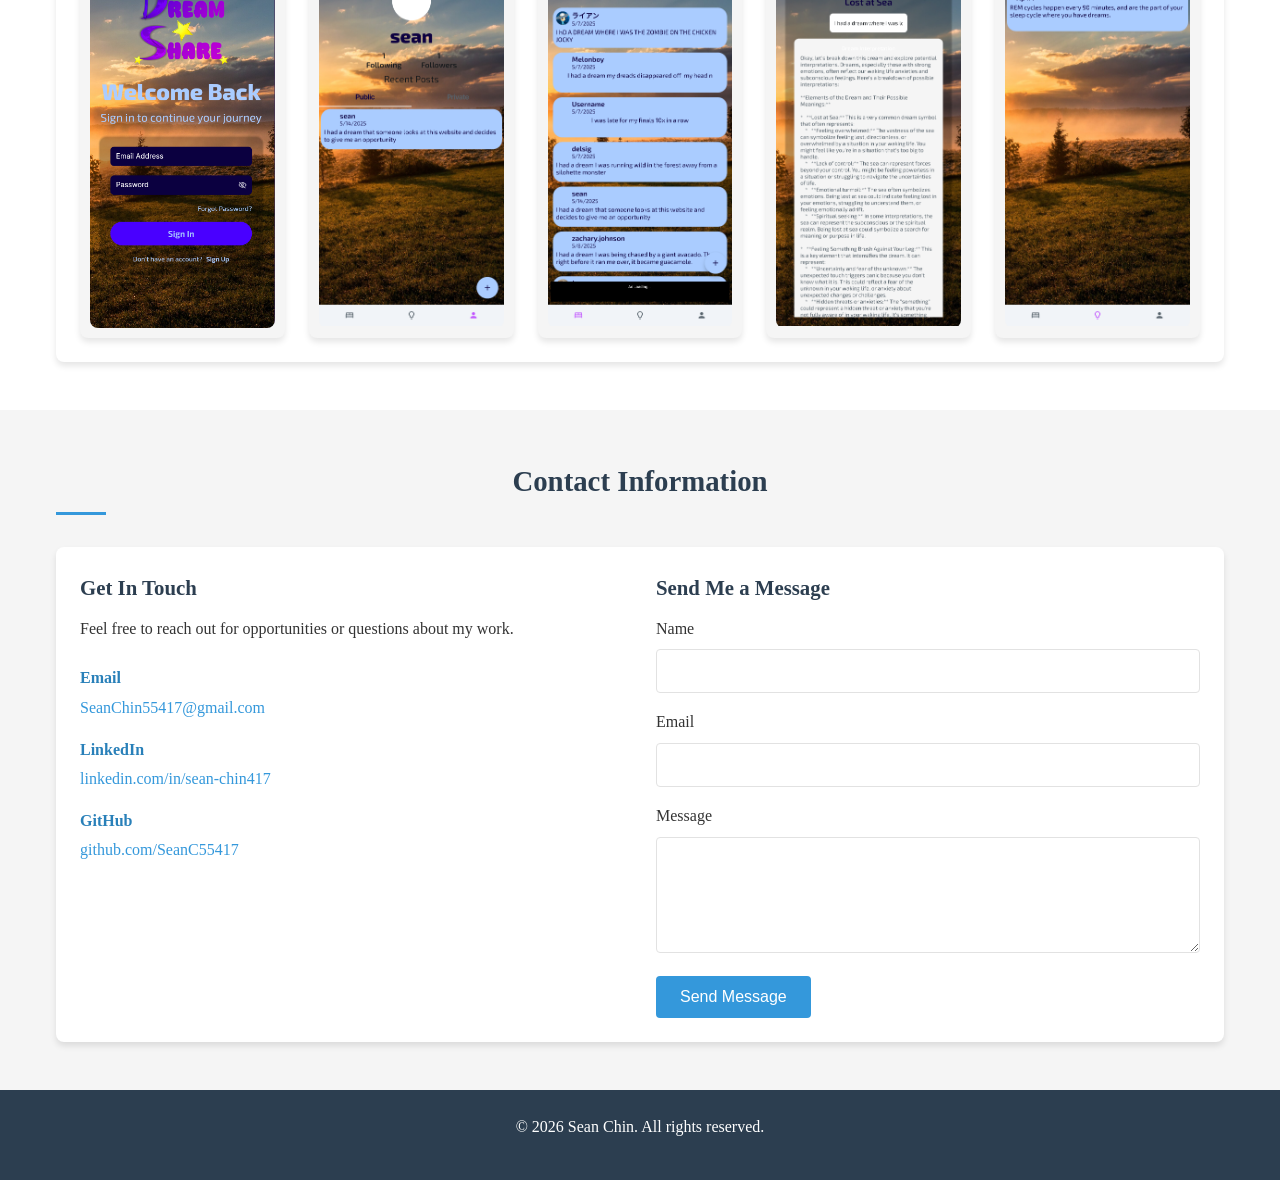
==== commit 51a2df95: "work gallery reformatting so it works on mobile" ====
--- a/index.html
+++ b/index.html
@@ -4,7 +4,7 @@
     <meta charset="UTF-8">
     <meta name="viewport" content="width=device-width, initial-scale=1.0">
     <title>Sean Chin - Software Developer</title>
-    <link rel="stylesheet" href="./style/Home.css" />
+    <link rel="stylesheet" href="./style/Home.css?v=20260603" />
     <script src="PortfolioActions.js"></script>
 </head>
 <body>
--- a/style/Home.css
+++ b/style/Home.css
@@ -529,6 +529,9 @@
 .work-gallery {
     margin-top: 2rem;
     background-color: transparent;
+    display: flex;
+    flex-direction: column;
+    gap: 0.75rem;
 }
 
 .slider-container {
@@ -564,10 +567,11 @@
 
 .slider-btn {
     position: absolute;
-    top: 0;
-    height: 100%;
+    top: 50%;
+    transform: translateY(-50%);
+    height: 4.25rem;
     width: 55px;
-    background-color: rgba(214, 214, 214, 0.375);
+    background-color: rgba(44, 62, 80, 0.35);
     color: white;
     border: none;
     display: flex;
@@ -582,10 +586,12 @@
 
 .slider-btn.prev-btn {
     left: 0;
+    border-radius: 0 8px 8px 0;
 }
 
 .slider-btn.next-btn {
     right: 0;
+    border-radius: 8px 0 0 8px;
 }
 
 /* Media queries for responsive design */
@@ -605,27 +611,59 @@
 
 /* Update mobile responsive settings */
 @media (max-width: 768px) {
+    .work-gallery {
+        gap: 0.25rem;
+    }
+
+    .slider-container {
+        margin-bottom: 0;
+    }
+
     .slider-images {
         aspect-ratio: 16/9;
-        max-height: 400px;
+        height: auto;
+        max-height: none;
+        padding-bottom: 0;
+    }
+
+    .slide-img {
+        object-fit: contain;
+        background-color: #eef1f3;
     }
     
     .slider-btn {
-        height: 100%; /* Make buttons full height of container */
-        padding: 0 0.5rem;
-        background-color: rgba(214, 214, 214, 0.6); /* More transparent buttons */
+        width: 2.75rem;
+        height: 2.75rem;
+        margin: 0 0.5rem;
+        padding: 0;
+        border-radius: 50%;
+        background-color: rgba(44, 62, 80, 0.48);
+        font-size: 1.45rem;
+    }
+
+    .slider-btn.prev-btn,
+    .slider-btn.next-btn {
+        border-radius: 50%;
+    }
+
+    .slider-btn:hover {
+        background-color: rgba(52, 152, 219, 0.85);
+    }
+
+    .slider-dots {
+        margin: 0.65rem 0 1.5rem 0;
     }
 }
 
 @media (max-width: 576px) {
     .slider-images {
-        max-height: 300px;
+        max-height: none;
     }
     
     /* Ensure slider container has no padding or margin */
     .slider-container {
         padding: 0;
-        margin: 0 0 0.5rem 0;
+        margin: 0;
     }
 }
 
@@ -651,6 +689,10 @@
 }
 
 @media (max-width: 768px) {
+    .experience-card {
+        padding: 1.25rem 1rem;
+    }
+
     h1 {
         font-size: 2rem;
     }
@@ -661,10 +703,6 @@
     
     .section {
         padding: 2rem 0;
-    }
-    
-    .slider-images {
-        height: 575px;
     }
     
     .contact-card {
@@ -686,14 +724,13 @@
         padding: 0.6rem 1rem;
     }
     
-    .slider-images {
-        height: 475px;
-    }
-    
     .slider-btn {
-        width: 40px;
-    }
-    
+        width: 2.5rem;
+        height: 2.5rem;
+        margin: 0 0.35rem;
+        font-size: 1.25rem;
+    }
+
     .app-screenshot-gallery {
         grid-template-columns: repeat(2, 1fr);
     }
